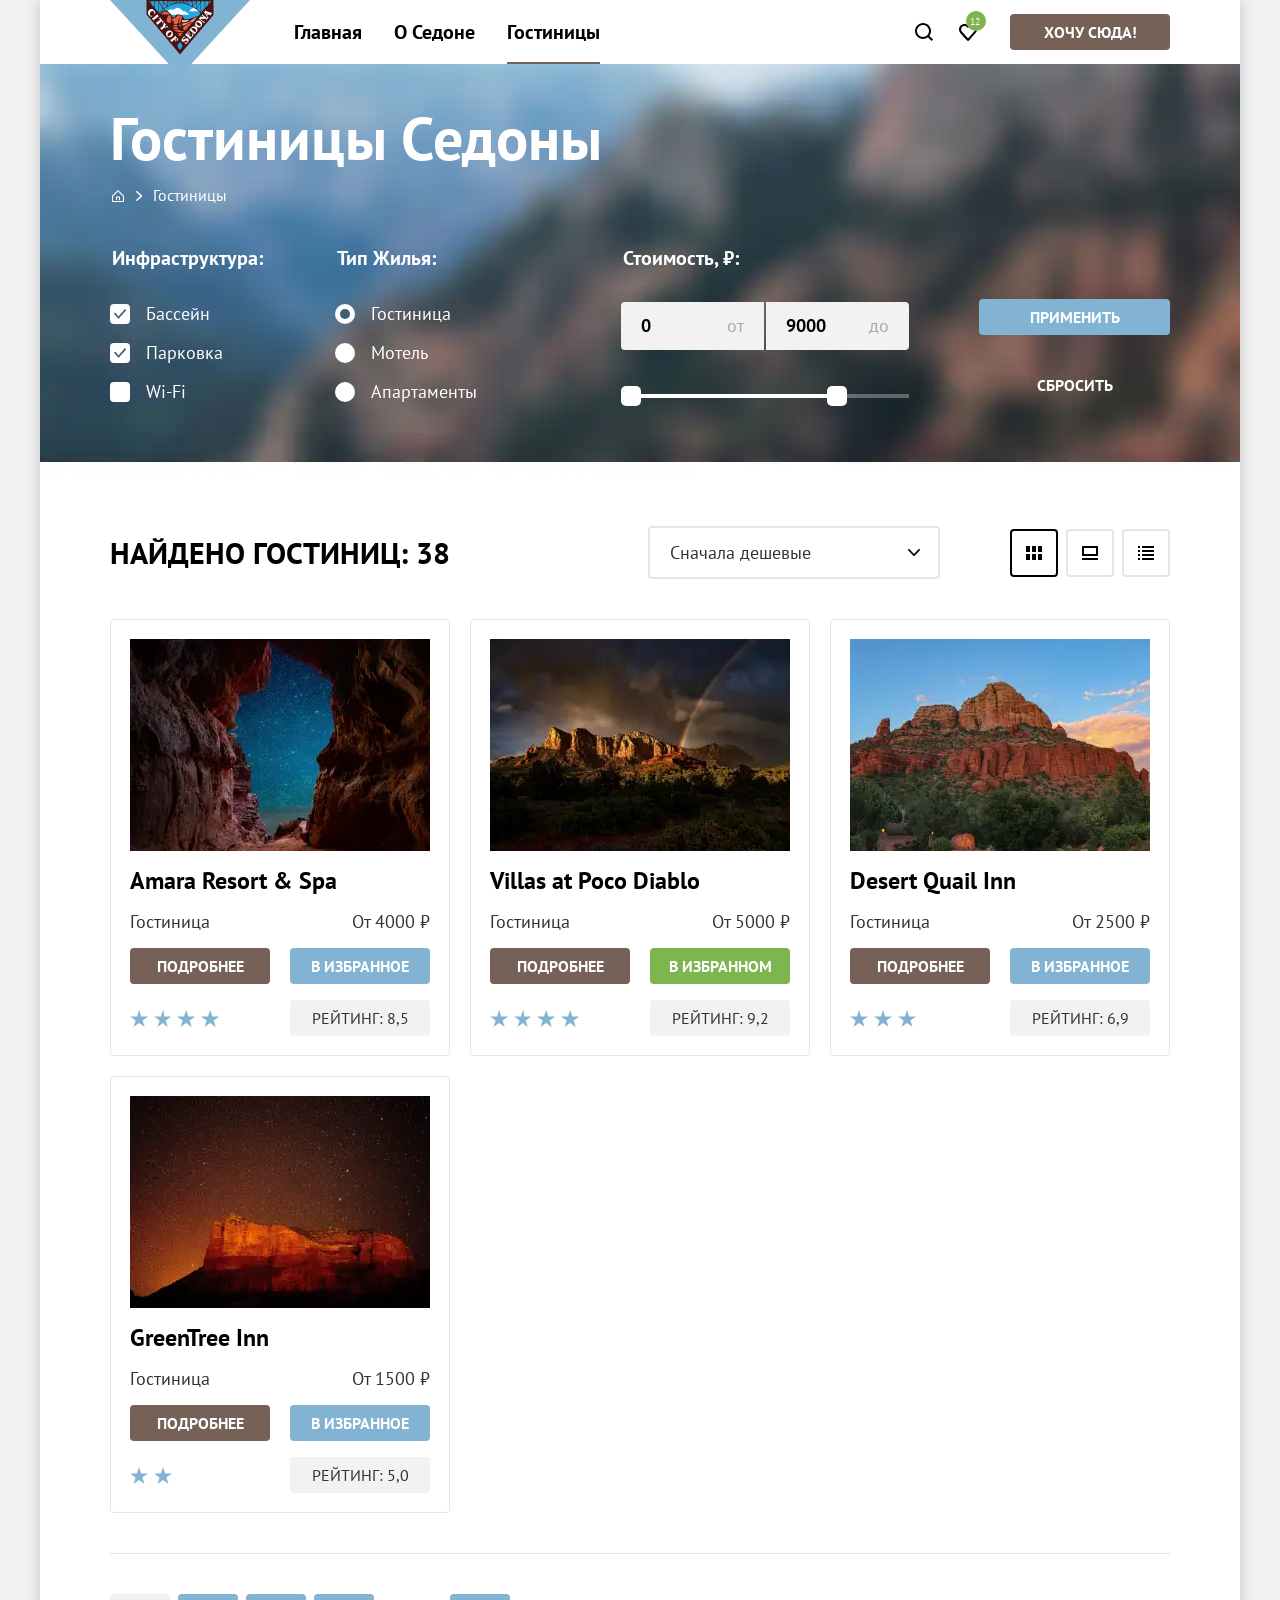
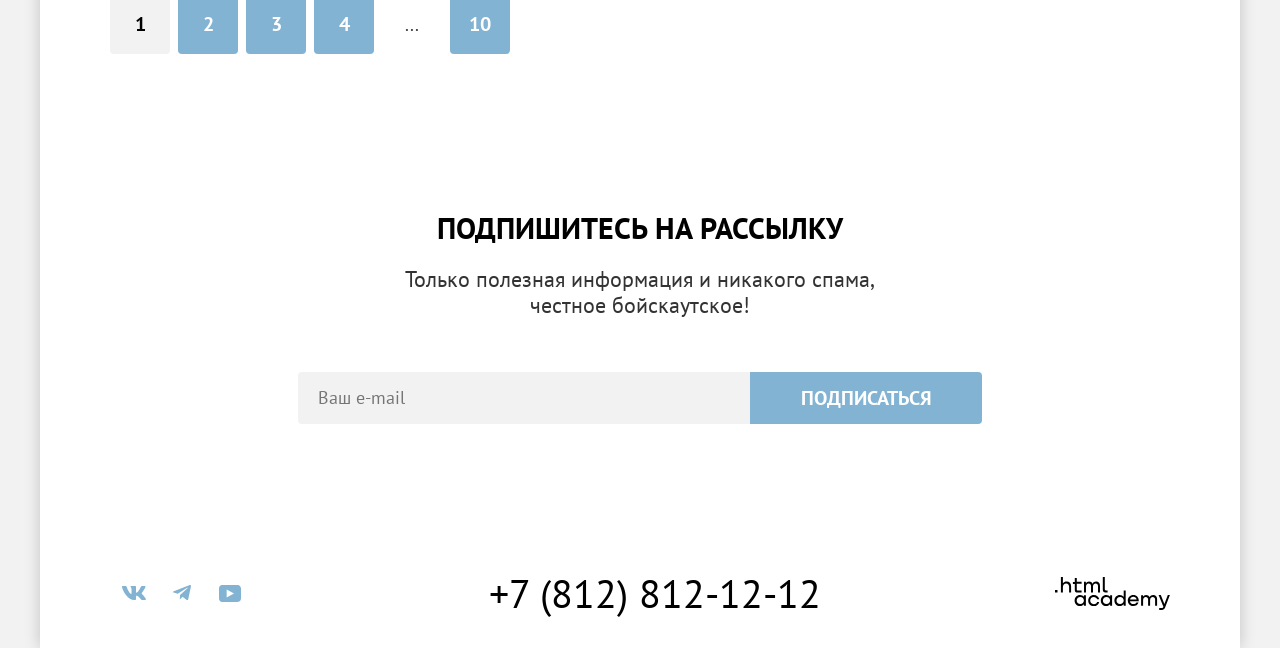
==== catalog.html @ ef63661c "Refactor HTML structure, simplify CSS and add decorative elements" ====
<!doctype html>
<html lang="ru">
  <head>
    <meta charset="UTF-8" >
    <meta name="viewport" content="width=device-width, initial-scale=1.0" >

    <link rel="stylesheet" href="./styles/styles.css">
    <link rel="icon" sizes="32x32" href="favicon.ico" >
    <title>Гостиницы Седоны</title>
  </head>
  <body>
    <div class="page-container">
       <header class="page-header" data-test="header">

        <a href="index.html" class="navigation-logo">
          <img
            src="./image/logo-sedona.svg"
            width="140"
            height="70"
            alt="Логотип города Седона"
          />
        </a>
        <nav class="nav">
          <ul class="nav-list">
            <li class="nav-item">
              <a href="index.html" class="nav-link">Главная</a>
            </li>
            <li class="nav-item">
              <a href="about.html" class="nav-link">О Седоне</a>
            </li>
            <li class="nav-item">
              <a href="catalog.html" class="nav-link nav-link-current">Гостиницы</a>
            </li>
          </ul>
          <ul class="nav-user-list">
            <li class="nav-user-item">
              <a href="#" class="nav-user-link search-icon">
                <span class="visually-hidden">Поиск</span>
              </a>
            </li>
            <li class="nav-user-item">
              <a href="#" class="nav-user-link heart-icon">
                <span class="visually-hidden">Избранное</span>
                <span class="favorites-count">12</span>
              </a>
            </li>
          </ul>
          <a href="#" class="btn btn-brown btn-action">Хочу сюда!</a>
        </nav>
      </header>
      <main class="main-inner" data-test="main">
        <header class="inner-header" data-test="filter">
          <h1 class="inner-header-title">Гостиницы Седоны</h1>
          <ul class="breadcrumbs">
            <li class="breadcrumbs-item">
              <a
                href="index.html"
                class="breadcrumbs-link breadcrumbs-link-home"
              >
                <span class="visually-hidden">Главная</span>
              </a>
            </li>
            <li class="breadcrumbs-item">
              <a class="breadcrumbs-link">Гостиницы</a>
            </li>
          </ul>
          <form
            action="https://echo.htmlacademy.ru/"
            class="catalog-filter"
            method="post"
          >
            <fieldset class="catalog-filter-group">
              <legend class="catalog-filter-title">Инфраструктура:</legend>
              <ul class="catalog-filter-list">
                <li class="catalog-filter-item">
                  <label class="control">
                    <input
                      type="checkbox"
                      class="control-input visually-hidden"
                      name="infrastructure"
                      value="pool"
                      checked
                    />
                    <span class="control-mark"></span>
                    <span class="control-label">Бассейн</span>
                  </label>
                </li>
                <li class="catalog-filter-item">
                  <label class="control">
                    <input
                      type="checkbox"
                      class="control-input visually-hidden"
                      name="infrastructure"
                      value="parking"
                      checked
                    />
                    <span class="control-mark"></span>
                    <span class="control-label">Парковка</span>
                  </label>
                </li>
                <li class="catalog-filter-item">
                  <label class="control">
                    <input
                      type="checkbox"
                      class="control-input visually-hidden"
                      name="infrastructure"
                      value="wifi"
                    />
                    <span class="control-mark"></span>
                    <span class="control-label">Wi-Fi</span>
                  </label>
                </li>
              </ul>
            </fieldset>
            <fieldset class="catalog-filter-group">
              <legend class="catalog-filter-title">Тип Жилья:</legend>
              <ul class="catalog-filter-list">
                <li class="catalog-filter-item">
                  <label class="control">
                    <input
                      type="radio"
                      class="control-input visually-hidden"
                      name="housing"
                      value="hotel"
                      checked
                    />
                    <span class="control-mark"></span>
                    <span class="control-label">Гостиница</span>
                  </label>
                </li>
                <li class="catalog-filter-item">
                  <label class="control">
                    <input
                      type="radio"
                      class="control-input visually-hidden"
                      name="housing"
                      value="motel"
                    />
                    <span class="control-mark"></span>
                    <span class="control-label">Мотель</span>
                  </label>
                </li>
                <li class="catalog-filter-item">
                  <label class="control">
                    <input
                      type="radio"
                      class="control-input visually-hidden"
                      name="housing"
                      value="apartments"
                    />
                    <span class="control-mark"></span>
                    <span class="control-label">Апартаменты</span>
                  </label>
                </li>
              </ul>
            </fieldset>
            <fieldset class="catalog-filter-group">
              <legend class="catalog-filter-title">Стоимость, ₽:</legend>
              <div class="range">
                <div class="range-wrapper-inputs">
                  <div class="range-input">
                    <input
                      type="number"
                      class="control-input-minmax input-min"
                      name="sum-min"
                      value="0"
                    />
                    <span>от</span>
                  </div>
                  <div class="range-input">
                    <input
                      type="number"
                      class="control-input-minmax input-max"
                      name="sum-max"
                      value="9000"
                    />
                    <span>до</span>
                  </div>
                </div>
                <div class="range-scale">
                  <div class="range-bar" style="left: 0; width: 226px">
                    <button type="button" class="range-toggle toggle-min">
                      <span class="visually-hidden"
                        >Изменить минимальную цену</span
                      >
                    </button>
                    <button type="button" class="range-toggle toggle-max">
                      <span class="visually-hidden"
                        >Изменить максимальную цену</span
                      >
                    </button>
                  </div>
                </div>
              </div>
            </fieldset>
            <div class="catalog-filter-buttons">
              <button type="submit" class="btn btn-blue catalog-filter-submit">
                Применить
              </button>
              <button
                type="reset"
                class="btn btn-transparent catalog-filter-reset"
              >
                Сбросить
              </button>
            </div>
          </form>
        </header>
        <section class="catalog" data-test="catalog">
          <h2 class="visually-hidden">Каталог гостиниц</h2>
          <div class="search">
            <p class="search-title">Найдено гостиниц: 38</p>
            <select
              class="select-control"
              aria-label="Сортировка"
              name="view-mode"
            >
              <option value="cheap">Сначала дешевые</option>
              <option value="popular">Сначала популярные</option>
            </select>
            <ul class="view-list">
              <li class="view-item">
                <a
                  href="catalog.html?view=tile"
                  class="view-link view-link-current view-tile-icon"
                >
                  <span class="visually-hidden">Показать плиткой</span>
                </a>
              </li>
              <li class="view-item">
                <a
                  href="catalog.html?view=card"
                  class="view-link view-card-icon"
                >
                  <span class="visually-hidden">Показать карточку</span>
                </a>
              </li>
              <li class="view-item">
                <a
                  href="catalog.html?view=list"
                  class="view-link view-list-icon"
                >
                  <span class="visually-hidden">Показать списком</span>
                </a>
              </li>
            </ul>
          </div>
          <ul class="hotels-list">
            <li class="hotels-card">
              <img
                src="../image/hotel-amara-resort-spa.webp"
                width="300"
                height="212"
                alt="Фото гостиницы Amara Resort & Spa"
                class="hotels-card-photo"
              />
              <h3 class="hotels-card-title">Amara Resort & Spa</h3>
              <div class="hotels-card-container">
                <p class="hotels-card-type">Гостиница</p>
                <p class="hotels-card-price">От 4000 ₽</p>
                <a href="#" class="hotels-card-link btn btn-brown">подробнее</a>
                <button type="button" class="btn btn-blue">в избранное</button>
                <div class="hotels-card-stars four-stars">
                  <span class="visually-hidden">4 звезды</span>
                </div>
                <p class="hotels-card-rating">Рейтинг: 8,5</p>
              </div>
            </li>
            <li class="hotels-card">
              <img
                src="../image/hotel-villas-at-poco-diablo.webp"
                width="300"
                height="212"
                alt="Фото гостиницы Villas at Poco Diablo"
                class="hotels-card-photo"
              />
              <h3 class="hotels-card-title">Villas at Poco Diablo</h3>
              <div class="hotels-card-container">
                <p class="hotels-card-type">Гостиница</p>
                <p class="hotels-card-price">От 5000 ₽</p>
                <a href="#" class="hotels-card-link btn btn-brown">подробнее</a>
                <button
                  type="button"
                  class="hotels-card-favorites btn btn-green"
                >
                  в избранном
                </button>
                <div class="hotels-card-stars four-stars">
                  <span class="visually-hidden">4 звезды</span>
                </div>
                <p class="hotels-card-rating">Рейтинг: 9,2</p>
              </div>
            </li>
            <li class="hotels-card">
              <img
                src="../image/hotel-desert-quail-inn.webp"
                width="300"
                height="212"
                alt="Фото гостиницы Desert Quail Inn"
                class="hotels-card-photo"
              />
              <h3 class="hotels-card-title">Desert Quail Inn</h3>
              <div class="hotels-card-container">
                <p class="hotels-card-type">Гостиница</p>
                <p class="hotels-card-price">От 2500 ₽</p>
                <a href="#" class="hotels-card-link btn btn-brown">подробнее</a>
                <button
                  type="button"
                  class="hotels-card-favorites btn btn-blue"
                >
                  в избранное
                </button>
                <div class="hotels-card-stars three-stars">
                  <span class="visually-hidden">3 звезды</span>
                </div>
                <p class="hotels-card-rating">Рейтинг: 6,9</p>
              </div>
            </li>
            <li class="hotels-card">
              <img
                src="../image/hotel-greentree-inn.webp"
                width="300"
                height="212"
                alt="Фото гостиницы GreenTree Inn"
                class="hotels-card-photo"
              />
              <h3 class="hotels-card-title">GreenTree Inn</h3>
              <div class="hotels-card-container">
                <p class="hotels-card-type">Гостиница</p>
                <p class="hotels-card-price">От 1500 ₽</p>
                <a href="#" class="hotels-card-link btn btn-brown">подробнее</a>
                <button
                  type="button"
                  class="hotels-card-favorites btn btn-blue"
                >
                  в избранное
                </button>
                <div class="hotels-card-stars two-stars">
                  <span class="visually-hidden">2 звезды</span>
                </div>
                <p class="hotels-card-rating">Рейтинг: 5,0</p>
              </div>
            </li>
          </ul>
          <ul class="pagination-list">
            <li class="pagination-item">
              <a href="#" class="pagination-link pagination-link-current">1</a>
            </li>
            <li class="pagination-item">
              <a href="#" class="pagination-link">2</a>
            </li>
            <li class="pagination-item">
              <a href="#" class="pagination-link">3</a>
            </li>
            <li class="pagination-item">
              <a href="#" class="pagination-link">4</a>
            </li>
            <li class="pagination-item">...</li>
            <li class="pagination-item">
              <a href="#" class="pagination-link">10</a>
            </li>
          </ul>
        </section>
        <section class="subscribe" data-test="subscribe">
          <h2 class="block-title">Подпишитесь на рассылку</h2>
          <p class="block-subtitle">
            Только полезная информация и никакого спама,<br />честное
            бойскаутское!
          </p>
          <form action="https://echo.htmlacademy.ru/" class="subscribe-form" method="post">
            <input
              type="email"
              name="email"
              class="subscribe-inp"
              placeholder="Ваш e-mail"
            />
            <button class="btn btn-blue btn-large">Подписаться</button>
          </form>
        </section>
      </main>
      <footer class="page-footer" data-test="footer">
        <ul class="footer-social-list">
          <li class="footer-social-item">
            <a href="https://vk.com/htmlacademy" class="footer-social-link">
              <span class="visually-hidden">VK</span>
              <svg
                xmlns="http://www.w3.org/2000/svg"
                width="24"
                height="14"
                fill="#83b3d3"
                viewBox="0 0 24 14"
              >
                <path
                  fill-rule="evenodd"
                  d="M23.45.948c.166-.546 0-.948-.795-.948H20.03c-.668 0-.976.347-1.143.73 0 0-1.335 3.196-3.226 5.272-.612.602-.89.793-1.224.793-.167 0-.418-.191-.418-.738V.948c0-.656-.184-.948-.74-.948H9.151c-.417 0-.668.304-.668.593 0 .621.946.765 1.043 2.513v3.798c0 .833-.153.984-.487.984-.89 0-3.055-3.211-4.34-6.885C4.45.288 4.198 0 3.527 0H.9C.15 0 0 .347 0 .73c0 .682.89 4.07 4.145 8.551C6.315 12.341 9.37 14 12.153 14c1.669 0 1.875-.368 1.875-1.003v-2.313c0-.737.158-.884.687-.884.39 0 1.057.192 2.615 1.667C19.11 13.216 19.403 14 20.405 14h2.625c.75 0 1.126-.368.91-1.096-.238-.724-1.088-1.775-2.215-3.022-.612-.71-1.53-1.475-1.809-1.858-.389-.491-.278-.71 0-1.147 0 0 3.2-4.426 3.533-5.929z"
                  clip-rule="evenodd"
                />
              </svg>
            </a>
          </li>
          <li class="footer-social-item">
            <a href="https://t.me/htmlacademy" class="footer-social-link">
              <span class="visually-hidden">Telegram</span>
              <svg
                xmlns="http://www.w3.org/2000/svg"
                width="18"
                height="16"
                fill="#83b3d3"
                viewBox="0 0 18 16"
              >
                <path
                  d="M16.785.1.84 6.247C-.248 6.685-.24 7.292.64 7.563L4.735 8.84l9.472-5.976c.448-.273.857-.126.52.172L7.054 9.962H7.05h.002l-.283 4.22c.414 0 .597-.19.829-.413l1.988-1.934 4.136 3.055c.762.42 1.31.204 1.5-.706L17.938 1.39c.278-1.114-.425-1.619-1.153-1.29"
                />
              </svg>
            </a>
          </li>
          <li class="footer-social-item">
            <a href="https://www.youtube.com/user/htmlacademyru" class="footer-social-link">
              <span class="visually-hidden">YouTube</span>
              <svg
                xmlns="http://www.w3.org/2000/svg"
                width="22"
                height="17"
                fill="#83b3d3"
                viewBox="0 0 22 17"
              >
                <path
                  d="M18.607 0H3.174C1.314 0 0 1.594 0 3.4v10.094C0 15.406 1.313 17 3.174 17h15.652C20.468 17 22 15.406 22 13.6V3.4C21.781 1.594 20.468 0 18.607 0M7.662 12.538V4.463L14.995 8.5z"
                />
              </svg>
            </a>
          </li>
        </ul>
        <a href="tel:88128121212" class="footer-contact-number"
          >+7 (812) 812-12-12</a
        >
        <a
          href="https://htmlacademy.ru"
          class="footer-logo-link"
        >
          <svg
            xmlns="http://www.w3.org/2000/svg"
            width="115"
            height="33"
            role="img"
            aria-label="Логотип htmlacademy"
            fill="#000"
            viewBox="0 0 115 33"
          >
            <path
              d="M0 12.9v2.6h2.5v-2.6zM11.6 4.5c-1.6 0-2.8.7-3.6 1.7h-.1V0h-2v15.5h2v-5.3c0-2.1 1.3-3.6 3.3-3.6 1.8 0 2.9 1.4 2.9 3.2v5.7h2V9.4c.1-3-1.8-4.9-4.5-4.9M26.6 4.8h-4.8V1.1h-2v3.8h-1.9v2h1.9v6c0 1.7 1 2.7 2.7 2.7h4.1v-2h-3.7c-.7 0-1.1-.4-1.1-1.1V6.8h4.8zM41.1 4.6c-1.6 0-2.9.8-3.5 2.1h-.1c-.6-1.2-1.8-2.1-3.4-2.1-1.4 0-2.5.8-3.1 1.8h-.1V4.8H29v10.6h2V10c0-2 1-3.5 2.6-3.5 1.5 0 2.4 1 2.4 2.6v6.3h2V9.8c0-2.4 1.4-3.3 2.6-3.3 1.5 0 2.4 1 2.4 2.6v6.3h2V8.9c.1-2.5-1.4-4.3-3.9-4.3M47.8 12.7c0 1.7 1 2.7 2.8 2.7h2v-2h-1.7c-.7 0-1.1-.4-1.1-1.1V0h-2zM28.9 19.7c-.9-1.1-2.2-1.8-3.9-1.8-3.1 0-5.4 2.3-5.4 5.6s2.3 5.6 5.4 5.6c1.8 0 3-.8 3.8-1.9h.1v1.6h2V18.2h-2zm-3.6 7.4c-2.2 0-3.6-1.6-3.6-3.6s1.4-3.6 3.6-3.6 3.6 1.6 3.6 3.6c0 1.9-1.4 3.6-3.6 3.6M44.2 22c-.5-2.4-2.6-4.1-5.4-4.1-3.4 0-5.6 2.5-5.6 5.6s2.2 5.6 5.6 5.6c2.8 0 4.9-1.8 5.4-4.2h-2.1c-.4 1.3-1.7 2.3-3.3 2.3-2.2 0-3.6-1.6-3.6-3.6s1.4-3.6 3.6-3.6c1.6 0 2.8 1 3.3 2.2h2.1zM55.1 19.7c-.9-1.1-2.2-1.8-3.9-1.8-3.1 0-5.4 2.3-5.4 5.6s2.3 5.6 5.4 5.6c1.8 0 3-.8 3.8-1.9h.1v1.6h2V18.2h-2zm-3.6 7.4c-2.2 0-3.6-1.6-3.6-3.6s1.4-3.6 3.6-3.6 3.6 1.6 3.6 3.6c0 1.9-1.5 3.6-3.6 3.6M68.7 19.8c-.9-1.1-2.2-1.9-3.9-1.9-3.1 0-5.4 2.3-5.4 5.6s2.2 5.6 5.4 5.6c1.7 0 3-.8 3.8-1.8h.1v1.5h2V13.4h-2zm-3.6 7.3c-2.2 0-3.6-1.6-3.6-3.6s1.4-3.6 3.6-3.6 3.6 1.6 3.6 3.6c-.1 2-1.5 3.6-3.6 3.6M78.3 17.9c-3.3 0-5.5 2.5-5.5 5.6 0 3 2.1 5.6 5.5 5.6 2.5 0 4.5-1.3 5.2-3.6h-2.1c-.5 1-1.6 1.6-3 1.6-1.9 0-3.3-1.3-3.4-2.9h8.8c.2-3.6-2-6.3-5.5-6.3m0 1.9c1.7 0 3 1 3.3 2.6h-6.5c.3-1.5 1.5-2.6 3.2-2.6M98.2 17.9c-1.6 0-2.9.8-3.6 2h-.1c-.6-1.2-1.8-2-3.4-2-1.4 0-2.5.7-3.1 1.8v-1.5h-1.9v10.6h2v-5.4c0-2 1-3.4 2.6-3.5 1.5 0 2.4 1 2.4 2.6v6.3h2v-5.6c0-2.4 1.4-3.3 2.6-3.3 1.5 0 2.4 1 2.4 2.6v6.3h2v-6.5c.1-2.6-1.4-4.4-3.9-4.4M109.4 27l-3.6-8.9h-2.2l4.8 11.6c-.3.9-.7 1.2-1.7 1.2h-2.5v2h2.5c1.8 0 2.8-.8 3.5-2.6l4.7-12.2h-2.1z"
            />
          </svg>
        </a>
      </footer>
    </div>
  </body>
</html>
---- styles/styles.css ----
@font-face {
  font-family: "PT Sans";
  font-style: normal;
  font-weight: 400;
  src: url("../fonts/ptsans-400.woff2") format("woff2");
  font-display: swap;
}

@font-face {
  font-family: "PT Sans";
  font-style: normal;
  font-weight: 700;
  src: url("../fonts/ptsans-700.woff2") format("woff2");
  font-display: swap;
}

/* BASE */
*,
*::before,
*::after {
  box-sizing: border-box;
}

img {
  max-width: 100%;
  height: auto;
  object-fit: cover;
}

.visually-hidden {
  position: absolute;
  width: 1px;
  height: 1px;
  margin: -1px;
  padding: 0;
  border: 0;
  clip: rect(0 0 0 0);
  overflow: hidden;
}

html {
  height: 100%;
}

body {
  height: 100%;
  margin: 0;
  font-family: "PT Sans", sans-serif;
  font-size: 18px;
  line-height: 21px;
  color: #333333;
  background-color: #f2f2f2;
}

.page-container {
  display: flex;
  flex-direction: column;
  min-height: 100%;
  width: 1200px;
  margin: 0 auto;
  background-color: #ffffff;
  box-shadow: 0 0 15px 0 rgba(0, 0, 0, 0.2);
}

.main-index {
  flex-grow: 1;
}

/* NAVIGATION */
.page-header {
  position: relative;
  display: flex;
  padding: 0 70px 0 238px;
}

.navigation-logo {
  position: absolute;
  top: 0;
  left: 70px;
}

.nav {
  display: flex;
  align-items: center;
  width: 100%;
}

.nav-list {
  display: flex;
  flex-wrap: wrap;
  padding: 0;
  margin: 0;
  margin-right: auto;
  list-style: none;
}

.nav-link {
  position: relative;
  display: inline-block;
  padding: 20px 16px;
  font-size: 20px;
  line-height: 24px;
  font-weight: 700;
  text-align: center;
  color: #000000;
  text-decoration: none;
}

.nav-link-current::after {
  position: absolute;
  left: 16px;
  right: 16px;
  bottom: 0;
  height: 2px;
  background-color: #756257;
  content: "";
}

.nav-user-list {
  display: flex;
  align-items: center;
  padding: 0;
  margin: 0;
  margin-right: 20px;
  list-style: none;
}

.nav-user-link {
  position: relative;
  display: block;
  width: 44px;
  height: 64px;
  text-decoration: none;
}

.search-icon {
  background: url("/image/icon-search.svg") no-repeat center;
}

.heart-icon {
  background: url("/image/icon-heart.svg") no-repeat center;
}

.favorites-count {
  position: absolute;
  top: 11px;
  right: 4px;
  height: 20px;
  min-width: 20px;
  padding: 0 4px;
  font-size: 10px;
  line-height: 21px;
  color: #ffffff;
  background-color: #7db54f;
  border-radius: 10px;
}

.btn-action {
  min-width: 160px;
}

.main-containier {
  flex-grow: 1;
}
/* HERO*/
.hero {
  padding: 50px 371px 79px;
   background: #83b3d3;
    background:
    url("../image/divider.svg") bottom / 100% no-repeat,
    url("../image/index-background.webp") center / cover no-repeat;

}

/* ADVANTAGES */
.advantages-block {
  padding: 70px 274px 89px;
  text-align: center;
}

.advantages-block .block-title {
  margin-bottom: 25px;
}

.block-title {
  margin: 0;
  font-size: 30px;
  line-height: 36px;
  font-weight: 700;
  color: #000000;
  text-transform: uppercase;
}

.block-subtitle {
  margin: 0;
  font-size: 22px;
  line-height: 26px;
}

.advantages-block .title {
  margin-bottom: 25px;
}

.advantages-item.advantages-picture .item-title {
  color: #ffffff;
}

.advantages-list {
  display: flex;
  flex-wrap: wrap;
  margin: 0;
  padding: 0;
  list-style: none;
}

.advantages-item {
  width: 400px;
  padding: 113px 85px 112px;
  text-align: center;
}

.item-title {
  margin: 0;
  font-size: 24px;
  line-height: 28px;
  font-weight: 700;
  color: #000000;
  text-transform: uppercase;
}

.item-subtitle {
  margin: 0;
  font-weight: 400;
  line-height: 21px;
}

.advantages-item.advantages-picture .advantages-container {
  padding: 102px 85px;
  text-align: center;
}

.advantages-item:nth-child(2n) {
  background-color: rgba(131, 179, 211, 0.12);
}

.advantages-item:nth-child(2n + 1) {
  background-color: rgba(131, 179, 211, 0.2);
}

.advantages-item.advantages-picture {
  display: flex;
  width: 100%;
  padding: 0;
  color: #ffffff;
  background-color: #82b3d3;
}

.advantages-item .item-title {
  position: relative;
  padding-bottom: 30px;
  margin-bottom: 32px;
}

.advantages-item .item-title::after {
  position: absolute;
  bottom: 0;
  left: 50%;
  margin-left: -30px;
  width: 60px;
  height: 2px;
  background-color: currentColor;
  opacity: 0.3;
  content: "";
}

/* SERVICES*/
.services-block {
  padding: 64px 345px;
  text-align: center;
}

.services-block .block-title {
  margin-bottom: 20px;
}

.services-list {
  display: flex;
  flex-wrap: wrap;
  padding: 0;
  margin: 0;
  list-style: none;
}

.services-item {
  padding: 80px 85px;
  min-height: 385px;
  width: 400px;
  text-align: center;
}

.services-item::before {
  display: block;
  margin: 0 auto;
  margin-bottom: 30px;
  height: 75px;
  width: 75px;
  content: "";
}

.house-icon::before {
  background: url("../image/icon-house.svg") no-repeat center;
}

.food-icon::before {
  background: url("../image/icon-burger.svg") no-repeat center;
}

.souvenir-icon::before {
  background: url("../image/icon-gift.svg") no-repeat center;
}

.services-item .item-title {
  margin-bottom: 30px;
}

.services-item:nth-child(2n + 1) {
  background-color: rgba(131, 179, 211, 0.12);
}

/* MAIN SEARCH*/
.hotel-search {
  padding: 96px 304px;
  text-align: center;
}

.hotel-search .block-title {
  margin-bottom: 20px;
}

.hotel-search .block-subtitle {
  margin-bottom: 54px;
}

.hotel-search .btn {
  min-width: 376px;
}

/* SUBSCRIBE */
.subscribe {
  padding: 96px 258px 104px;
  text-align: center;
}

.subscribe .block-title {
  margin-bottom: 20px;
}

.subscribe.subscribe-background .block-title {
  color: #ffffff;
}

.subscribe .block-subtitle {
  margin-bottom: 54px;
}

.subscribe-background {
  color: #ffffff;
  background-image: url("/image/subscribe-background.webp");
  background-repeat: no-repeat;
  background-size: cover;
  background-color: #486778;
  background-position: center;
}

.subscribe-form {
  display: flex;
}

.subscribe-form .btn {
  min-width: 232px;
  border-radius: 0 4px 4px 0;
}

.subscribe-inp {
  width: 452px;
  padding: 12px 20px;
  font-family: inherit;
  font-size: 18px;
  line-height: 24px;
  border: none;
  background-color: #f2f2f2;
  border-top-left-radius: 4px;
  border-bottom-left-radius: 4px;
}

/* SEARCH*/
.main-inner {
  flex-grow: 1;
}

.inner-header {
  padding: 35px 70px 73px;
  background-image: url("/image/filter-background.webp");
  background-repeat: no-repeat;
  background-size: cover;
  background-color: #87aecd;
  background-position: center;
}

.inner-header-title {
  margin: 0;
  margin-bottom: 8px;
  font-size: 60px;
  line-height: 78px;
  font-weight: 700;
  color: #ffffff;
}

.breadcrumbs {
  display: flex;
  gap: 10px;
  padding: 0;
  margin: 0;
  margin-bottom: 40px;
  font-size: 16px;
  color: #ffffff;
  list-style: none;
}

.breadcrumbs-link {
  display: block;
  min-width: 15px;
}

.breadcrumbs-item:first-child {
  display: flex;
  gap: 10px;
}

.breadcrumbs-item:first-child::after {
  display: block;
  width: 8px;
  height: 21px;
  background: url("/image/icon-breadcrumbs.svg") no-repeat center;
  content: "";
}

.breadcrumbs-link-home {
  background: url("/image/icon-home-breadcrumbs.svg") no-repeat center;
}

.catalog {
  padding: 50px 70px 60px;
}

.catalog-filter {
  display: flex;
}

.catalog-filter-group {
  padding: 0;
  margin: 0;
  border: none;
}

.catalog-filter-group:not(:last-child) {
  margin-right: 70px;
}

.catalog-filter-group:nth-child(2) {
  margin-right: auto;
}

.catalog-filter-title {
  margin-bottom: 32px;
  font-size: 20px;
  line-height: 24px;
  font-weight: 700;
  color: #ffffff;
}

.catalog-filter-item:not(:last-child) {
  margin-bottom: 16px;
}

.catalog-filter input {
  font-family: inherit;
}

.catalog-filter-list {
  padding: 0;
  margin: 0;
  list-style: none;
}

.catalog-filter-item {
  font-size: 18px;
  line-height: 23px;
  color: #ffffff;
}

.control {
  position: relative;
  display: block;
  padding-left: 36px;
}

.control:hover {
  opacity: 0.6;
}

.control-input:focus-visible + .control-mark {
  opacity: 1;
  outline: 3px solid #83b3d3;
}

.control:active {
  opacity: 0.3;
}

.control-mark {
  position: absolute;
  top: 2px;
  left: 0;
  width: 20px;
  height: 20px;
  background-color: #ffffff;
}

.control-input[type="checkbox"] + .control-mark {
  border-radius: 4px;
}

.control-input[type="radio"] + .control-mark {
  border-radius: 50%;
}

.control-input[type="checkbox"]:checked + .control-mark::after {
  position: absolute;
  width: 12px;
  height: 10px;
  top: 50%;
  left: 50%;
  transform: translate(-50%, -50%);
  background: url("../image/checkbox-icon.png");
  content: "";
}

.control-input[type="radio"]:checked + .control-mark::after {
  position: absolute;
  width: 10px;
  height: 10px;
  top: 50%;
  left: 50%;
  transform: translate(-50%, -50%);
  background-color: #3f5e72;
  border-radius: 50%;
  content: "";
}

.control-input-minmax {
  width: 143px;
  padding: 12px 50px 12px 20px;
  border: 0;
  font-size: 18px;
  line-height: 24px;
  font-weight: 700;
  background-color: #f2f2f2;
}

.control-input-minmax:hover {
  background-color: #e5e5e5;
}

.control-input-minmax:focus {
  background-color: #e5e5e5;
  outline: 3px solid #83b3d3;
}

.range-input {
  position: relative;
}

.input-min {
  border-top-left-radius: 4px;
  border-bottom-left-radius: 4px;
}

.input-max {
  border-top-right-radius: 4px;
  border-bottom-right-radius: 4px;
}

.range-input span {
  position: absolute;
  top: 50%;
  right: 20px;
  margin-top: -12px;
  line-height: 24px;
  color: rgba(0, 0, 0, 0.3);
}

.control-input-minmax::-webkit-outer-spin-button,
.control-input-minmax::-webkit-inner-spin-button {
  appearance: none;
}

.catalog-filter-buttons {
  align-self: flex-end;
}

.catalog-filter-buttons button {
  display: block;
  min-width: 191px;
}

.catalog-filter-submit {
  margin-bottom: 32px;
}

.range-wrapper-inputs {
  display: flex;
  gap: 2px;
  margin-bottom: 44px;
}

.range-scale {
  position: relative;
  height: 4px;
  background-color: rgba(255, 255, 255, 0.3);
}

.range-bar {
  position: absolute;
  height: 4px;
  background-color: #ffffff;
}

.range-toggle {
  position: absolute;
  width: 20px;
  height: 20px;
  background: #ffffff;
  border: none;
  border-radius: 5px;
  cursor: pointer;
}

.toggle-min {
  top: -8px;
  left: 0;
}

.toggle-max {
  top: -8px;
  right: 0;
}

/* SEARCH CATALOG */
.search {
  display: flex;
  align-items: center;
  margin-bottom: 40px;
}

.search-title {
  margin: 0;
  margin-right: auto;
  font-size: 30px;
  line-height: 36px;
  font-weight: 700;
  color: #000000;
  text-transform: uppercase;
}

.select-control {
  padding: 14px 48px 14px 20px;
  min-width: 292px;
  margin-right: 70px;
  font-family: inherit;
  font-size: 18px;
  line-height: 21px;
  color: inherit;
  border: 2px solid #e5e5e5;
  background: url("/image/icon-select.svg") no-repeat right 18px center;
  border-radius: 4px;
  appearance: none;
}

.select-control:hover,
.select-control:focus-visible {
  border-color: #68a2ca;
  outline: none;
}

.view-list {
  display: flex;
  gap: 8px;
  padding: 0;
  margin: 0;
  list-style: none;
}

.view-link {
  display: block;
  width: 48px;
  height: 48px;
  border: 2px solid #e5e5e5;
  border-radius: 4px;
}

.view-link:hover,
.view-link:active {
  border-color: #000000;
}

.view-link:focus-visible {
  border-color: #68a2ca;
  outline: none;
}

.view-link-current {
  border-color: #000000;
}

.view-tile-icon {
  background: url("../image/icon-mode-greed.svg") no-repeat center;
}

.view-card-icon {
  background: url("../image/icon-mode-card.svg") no-repeat center;
}

.view-list-icon {
  background: url("../image/icon-mode-list.svg") no-repeat center;
}

/* HOTELS GALLERY */
.hotels-list {
  display: grid;
  grid-template-columns: repeat(3, 1fr);
  gap: 20px;
  padding: 0;
  margin: 0;
  padding-bottom: 40px;
  margin-bottom: 40px;
  border-bottom: 1px solid #e5e5e5;
  list-style: none;
}

.hotels-card {
  display: flex;
  flex-direction: column;
  padding: 19px;
  border: 1px solid #e5e5e5;
  border-radius: 4px;
}

.hotels-card-photo {
  margin-bottom: 16px;
}

.hotels-card-type {
  margin: 0;
}

.hotels-card-title {
  flex-grow: 1;
  margin: 0;
  margin-bottom: 16px;
  font-size: 24px;
  line-height: 28px;
  font-weight: 700;
  color: #000000;
}

.hotels-card-price {
  margin: 0;
  text-align: right;
}

.hotels-card-link {
  text-decoration: none;
}

.hotels-card-container {
  display: grid;
  grid-template-columns: repeat(2, 1fr);
  gap: 16px 20px;
}

.hotels-card .btn {
  min-width: 140px;
}

.hotels-card-stars {
  height: 36px;
  background-image: url("../image/icon-star.svg");
  background-repeat: space no-repeat;
  background-position: left center;
}

.two-stars {
  width: 42px;
}

.three-stars {
  width: 66px;
}

.four-stars {
  width: 89px;
}

.hotels-card-rating {
  display: inline-block;
  width: 140px;
  padding: 8px 20px;
  margin: 0;
  font-size: 16px;
  line-height: 20px;
  text-align: center;
  text-transform: uppercase;
  background-color: #f2f2f2;
  border-radius: 4px;
}

/* PAGINATION */
.pagination-list {
  display: flex;
  padding: 0;
  margin: 0;
  align-items: baseline;
  gap: 8px;
  list-style: none;
}

.pagination-item {
  text-align: center;
}

.pagination-item:not(:has(a)) {
  width: 60px;
}

.pagination-link {
  display: block;
  padding: 11px;
  min-width: 60px;
  font-size: 20px;
  line-height: 36px;
  font-weight: 700;
  color: #ffffff;
  text-align: center;
  vertical-align: baseline;
  background-color: #82b3d3;
  text-decoration: none;
  border-radius: 4px;
  border: 1px solid transparent;
}

.pagination-item:hover a:not(.pagination-link-current),
.pagination-item:focus-visible a:not(.pagination-link-current) {
  border-color: #82b3d3;
  background-color: #68a2ca;
}

.pagination-item:active a:not(.pagination-link-current) {
  color: rgba(255, 255, 255, 0.3);
  background-color: #82b3d3;
}

.pagination-link-current {
  color: #000000;
  background-color: #f2f2f2;
}

/* FOOTER */
.page-footer {
  display: flex;
  justify-content: space-between;
  align-items: center;
  padding: 45px 70px 35px;
}

.footer-social-list {
  display: flex;
  margin: 0;
  padding: 0;
  list-style: none;
}

.footer-social-link {
  display: flex;
  justify-content: center;
  align-items: center;
  width: 48px;
  height: 40px;
}

.footer-social-link:hover svg,
.footer-social-link:focus-visible svg {
  fill: #68a2ca;
}

.footer-social-link:active svg {
  opacity: 0.3;
}

.footer-contact-number {
  font-size: 40px;
  line-height: 40px;
  color: #000000;
  text-decoration: none;
}

.footer-contact-number:hover,
.footer-contact-number:focus-visible {
  color: #756157;
}

.footer-contact-number:active {
  opacity: 0.3;
}

.footer-logo-link {
  display: block;
  width: 115px;
  height: 33px;
}

.footer-logo-link:hover svg,
.footer-logo-link:focus-visible svg {
  fill: #756157;
}

.footer-logo-link:active svg {
  opacity: 0.3;
}

/* BUTTONS */
.btn {
  display: inline-block;
  padding: 8px 18px;
  font-family: inherit;
  font-size: 16px;
  line-height: 20px;
  font-weight: 700;
  text-align: center;
  text-decoration: none;
  color: #ffffff;
  text-transform: uppercase;
  border: none;
  border-radius: 4px;
  cursor: pointer;
}

.btn-large {
  font-size: 20px;
  line-height: 36px;
}

.btn-brown {
  background-color: #756157;
}

.btn-brown:hover,
.btn-brown:focus-visible {
  background-color: #615048;
}

.btn-brown:active {
  color: rgba(255, 255, 255, 0.3);
  background-color: #756157;
}

.btn-blue {
  background-color: #82b3d3;
}

.btn-blue:hover,
.btn-blue:focus-visible {
  background-color: #68a2ca;
}

.btn-blue:active {
  color: rgba(255, 255, 255, 0.3);
  background-color: #82b3d3;
}

.btn-green {
  background-color: #7db54f;
}

.btn-green:hover,
.btn-green:focus-visible {
  background-color: #6c9e42;
}

.btn-green:active {
  background-color: #7db54f;
  color: rgba(255, 255, 255, 0.3);
}

.btn-transparent {
  background-color: transparent;
}

.btn-transparent:hover {
  opacity: 0.6;
}

.btn-transparent:focus-visible {
  outline: 3px solid #83b3d3;
}

.btn-transparent:active {
  color: rgba(255, 255, 255, 0.3);
  outline: none;
}
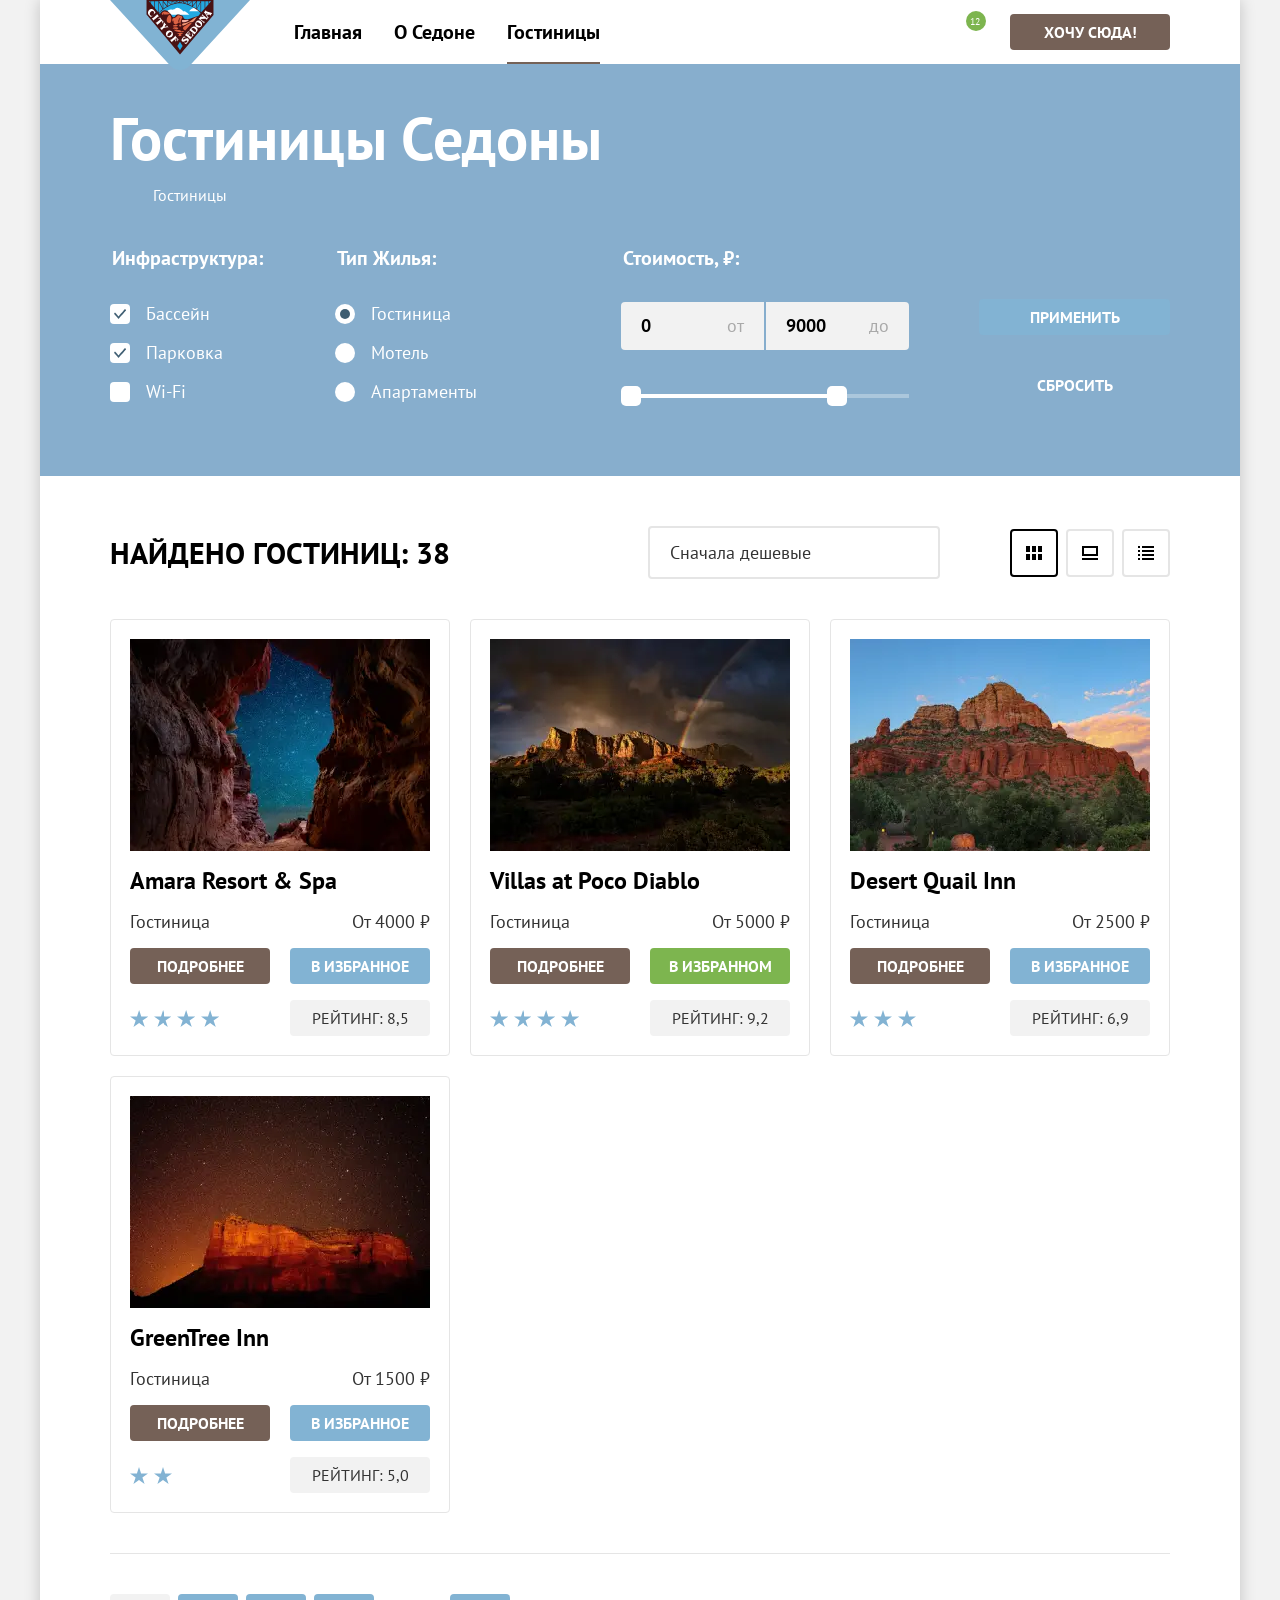
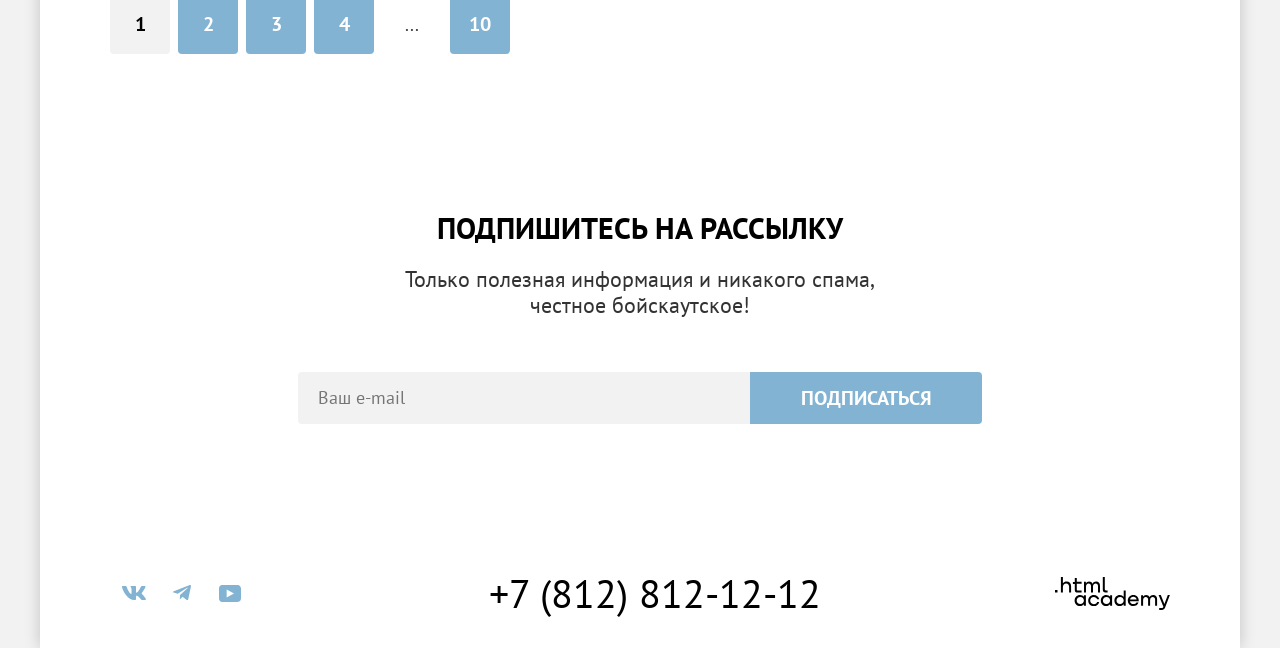
==== commit e1c1ac71: "Fixes" ====
--- a/catalog.html
+++ b/catalog.html
@@ -248,7 +248,7 @@
           <ul class="hotels-list">
             <li class="hotels-card">
               <img
-                src="../image/hotel-amara-resort-spa.webp"
+                src="./image/hotel-amara-resort-spa.webp"
                 width="300"
                 height="212"
                 alt="Фото гостиницы Amara Resort & Spa"
@@ -268,7 +268,7 @@
             </li>
             <li class="hotels-card">
               <img
-                src="../image/hotel-villas-at-poco-diablo.webp"
+                src="./image/hotel-villas-at-poco-diablo.webp"
                 width="300"
                 height="212"
                 alt="Фото гостиницы Villas at Poco Diablo"
@@ -293,7 +293,7 @@
             </li>
             <li class="hotels-card">
               <img
-                src="../image/hotel-desert-quail-inn.webp"
+                src="./image/hotel-desert-quail-inn.webp"
                 width="300"
                 height="212"
                 alt="Фото гостиницы Desert Quail Inn"
@@ -318,7 +318,7 @@
             </li>
             <li class="hotels-card">
               <img
-                src="../image/hotel-greentree-inn.webp"
+                src="./image/hotel-greentree-inn.webp"
                 width="300"
                 height="212"
                 alt="Фото гостиницы GreenTree Inn"
--- a/styles/styles.css
+++ b/styles/styles.css
@@ -134,11 +134,11 @@
 }
 
 .search-icon {
-  background: url("/image/icon-search.svg") no-repeat center;
+  background: url("./image/icon-search.svg") no-repeat center;
 }
 
 .heart-icon {
-  background: url("/image/icon-heart.svg") no-repeat center;
+  background: url("./image/icon-heart.svg") no-repeat center;
 }
 
 .favorites-count {
@@ -365,7 +365,7 @@
 
 .subscribe-background {
   color: #ffffff;
-  background-image: url("/image/subscribe-background.webp");
+  background-image: url("./image/subscribe-background.webp");
   background-repeat: no-repeat;
   background-size: cover;
   background-color: #486778;
@@ -400,7 +400,7 @@
 
 .inner-header {
   padding: 35px 70px 73px;
-  background-image: url("/image/filter-background.webp");
+  background-image: url("./image/filter-background.webp");
   background-repeat: no-repeat;
   background-size: cover;
   background-color: #87aecd;
@@ -441,12 +441,12 @@
   display: block;
   width: 8px;
   height: 21px;
-  background: url("/image/icon-breadcrumbs.svg") no-repeat center;
+  background: url("./image/icon-breadcrumbs.svg") no-repeat center;
   content: "";
 }
 
 .breadcrumbs-link-home {
-  background: url("/image/icon-home-breadcrumbs.svg") no-repeat center;
+  background: url("./image/icon-home-breadcrumbs.svg") no-repeat center;
 }
 
 .catalog {
@@ -682,7 +682,7 @@
   line-height: 21px;
   color: inherit;
   border: 2px solid #e5e5e5;
-  background: url("/image/icon-select.svg") no-repeat right 18px center;
+  background: url("./image/icon-select.svg") no-repeat right 18px center;
   border-radius: 4px;
   appearance: none;
 }
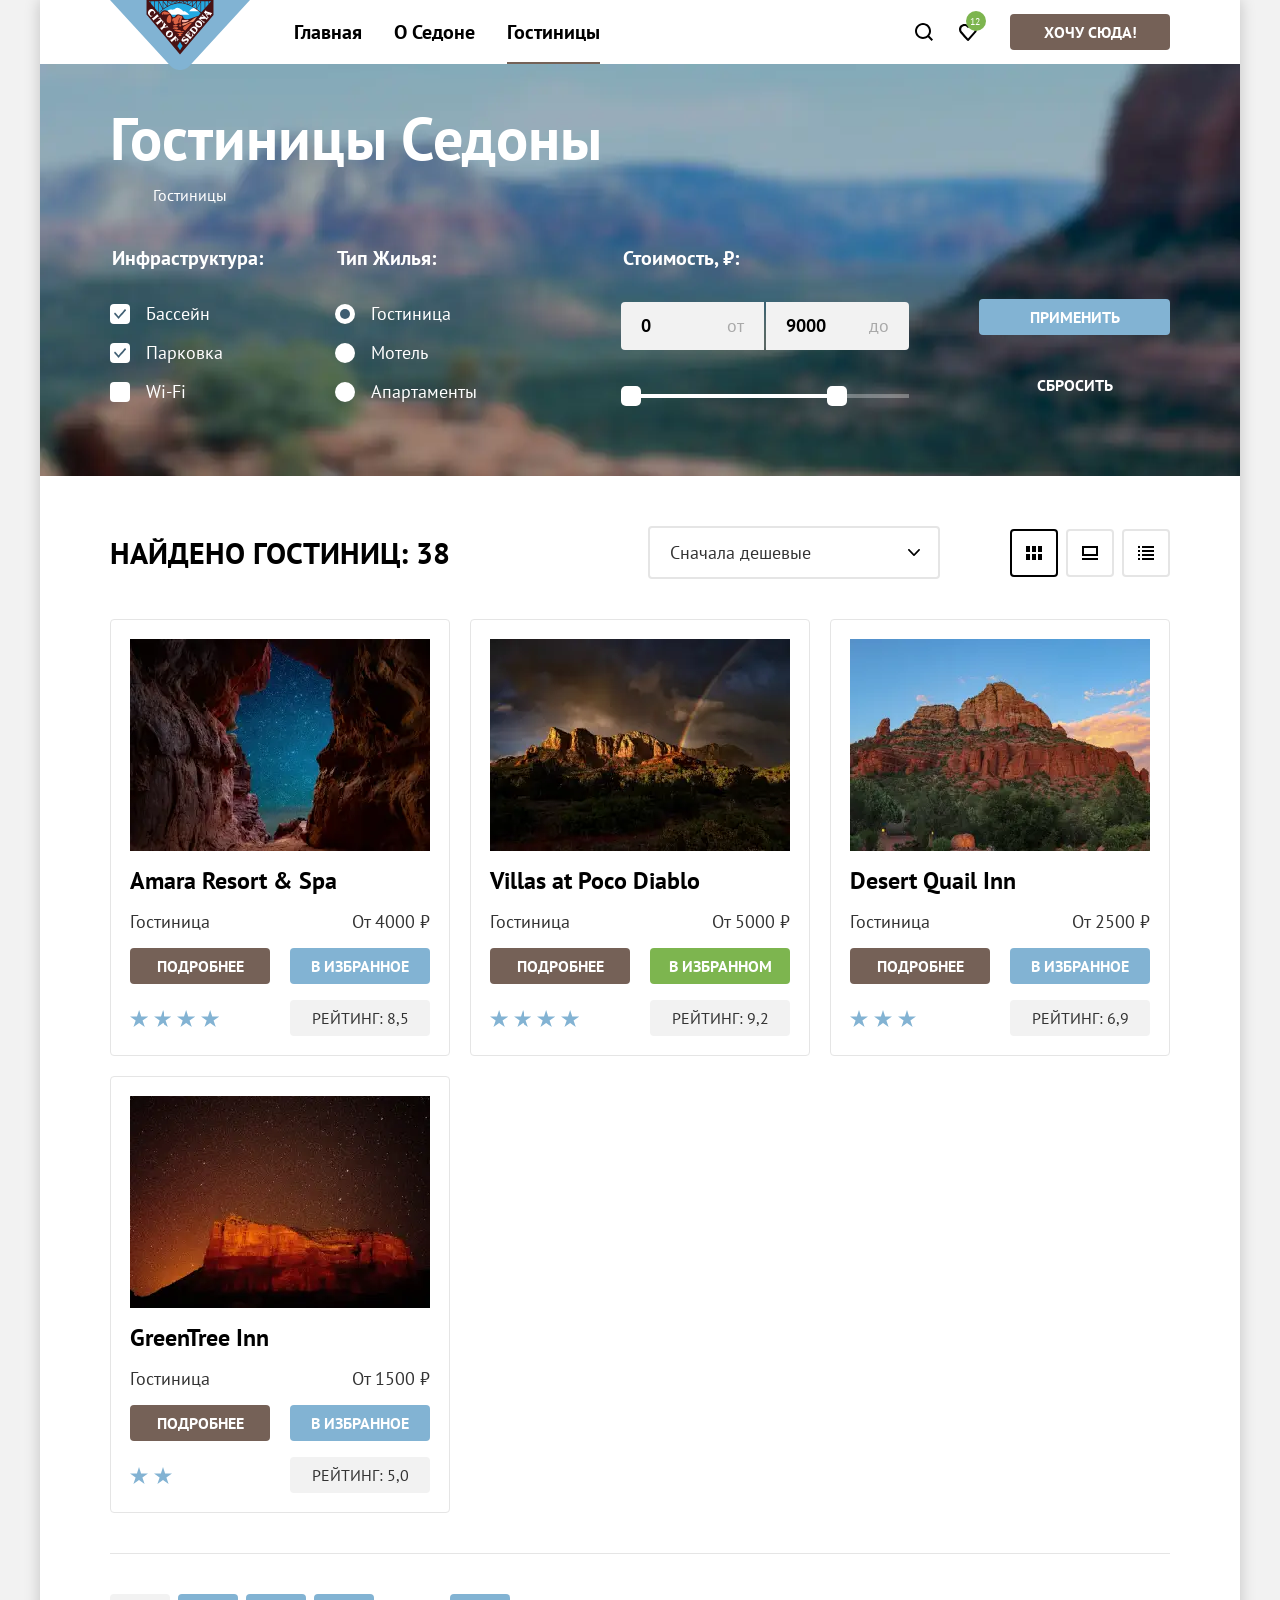
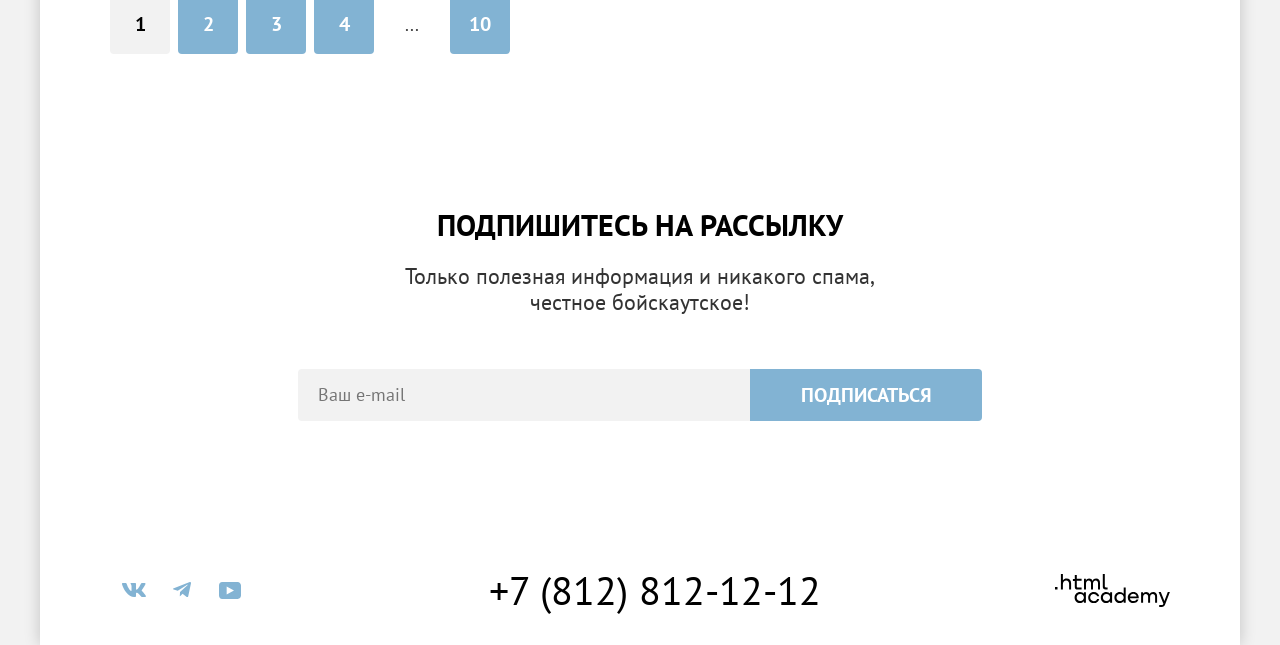
==== commit 71e9cd80: "Add Modal Window + Popover" ====
--- a/catalog.html
+++ b/catalog.html
@@ -45,7 +45,7 @@
               </a>
             </li>
           </ul>
-          <a href="#" class="btn btn-brown btn-action">Хочу сюда!</a>
+          <a href="#" class="btn btn-brown btn-action" id="open-modal">Хочу сюда!</a>
         </nav>
       </header>
       <main class="main-inner" data-test="main">
@@ -453,6 +453,164 @@
           </svg>
         </a>
       </footer>
+       <div class="modal-container modal-hidden">
+  <div class="modal">
+    <button class="modal-close-btn" type="button">
+      <span class="visually-hidden">Закрыть</span>
+    </button>
+
+    <section class="modal-content" aria-labelledby="modal-title">
+      <h2 class="modal-title block-title" id="modal-title">
+        Поиск гостиницы в Седоне
+      </h2>
+
+      <form
+        action="https://echo.htmlacademy.ru/"
+        method="post"
+        class="modal-form"
+      >
+        <div class="modal-date-row">
+          <label class="form-label" for="arrival-date">
+            Дата заезда:
+          </label>
+
+          <div class="form-field">
+            <input
+              class="form-input"
+              id="arrival-date"
+              name="arrival-date"
+              type="date"
+              value="2020-04-27"
+              aria-describedby="arrival-message"
+              required
+            />
+
+            <span
+              class="form-message invalid-message"
+              id="arrival-message"
+            >
+              Мы не можем отправить вас в прошлое.
+            </span>
+          </div>
+        </div>
+
+        <div class="modal-date-row">
+          <label class="form-label" for="departure-date">
+            Дата выезда:
+          </label>
+
+          <div class="form-field">
+            <input
+              class="form-input"
+              id="departure-date"
+              name="departure-date"
+              type="date"
+              value="2023-09-01"
+              aria-describedby="departure-message"
+              required
+            />
+
+            <span class="form-message" id="departure-message">
+              На эти даты есть свободные номера. Пока есть.
+            </span>
+          </div>
+        </div>
+
+        <div class="modal-guests">
+          <div class="modal-guest-group modal-adults">
+            <label class="form-label" for="adults">
+              Взрослые:
+            </label>
+
+            <div class="form-counter">
+              <button
+                class="counter-btn btn-minus"
+                type="button"
+                aria-label="Уменьшить количество взрослых"
+              ></button>
+
+              <input
+                class="form-input"
+                id="adults"
+                name="adults"
+                type="number"
+                min="1"
+                value="2"
+                required
+              />
+
+              <button
+                class="counter-btn btn-plus"
+                type="button"
+                aria-label="Увеличить количество взрослых"
+              ></button>
+            </div>
+          </div>
+
+          <div class="modal-guest-group modal-children">
+            <div class="label-wraper">
+              <label class="form-label" for="children">
+                Дети:
+              </label>
+
+              <span class="tooltip">
+                <button
+                  class="tooltip-toggle"
+                  type="button"
+                  aria-label="Информация о возрасте детей"
+                  aria-describedby="children-tooltip"
+                >
+                  <span aria-hidden="true">i</span>
+                </button>
+
+                <span
+                  class="tooltip-text"
+                  id="children-tooltip"
+                  role="tooltip"
+                >
+                  Укажите количество детей, которые будут с вами,
+                  возраст которых от 6 до 18 лет.
+                  Дети до 6 лет размещаются бесплатно.
+                </span>
+              </span>
+            </div>
+
+            <div class="form-counter">
+              <button
+                class="counter-btn btn-minus"
+                type="button"
+                aria-label="Уменьшить количество детей"
+              ></button>
+
+              <input
+                class="form-input"
+                id="children"
+                name="children"
+                type="number"
+                min="0"
+                value="2"
+                required
+              />
+
+              <button
+                class="counter-btn btn-plus"
+                type="button"
+                aria-label="Увеличить количество детей"
+              ></button>
+            </div>
+          </div>
+        </div>
+
+        <button
+          class="modal-form-submit btn btn-blue btn-large"
+          type="submit"
+        >
+          Найти
+        </button>
+      </form>
+    </section>
+  </div>
     </div>
+     <script src="script.js"></script>
   </body>
 </html>
--- a/styles/styles.css
+++ b/styles/styles.css
@@ -134,11 +134,11 @@
 }
 
 .search-icon {
-  background: url("./image/icon-search.svg") no-repeat center;
+  background: url("../image/icon-search.svg") no-repeat center;
 }
 
 .heart-icon {
-  background: url("./image/icon-heart.svg") no-repeat center;
+  background: url("../image/icon-heart.svg") no-repeat center;
 }
 
 .favorites-count {
@@ -167,8 +167,9 @@
   padding: 50px 371px 79px;
    background: #83b3d3;
     background:
-    url("../image/divider.svg") bottom / 100% no-repeat,
+    url("../image/divider.svg") center bottom -1px/ 100% no-repeat,
     url("../image/index-background.webp") center / cover no-repeat;
+
 
 }
 
@@ -365,7 +366,7 @@
 
 .subscribe-background {
   color: #ffffff;
-  background-image: url("./image/subscribe-background.webp");
+  background-image: url("../image/filter-background.webp");
   background-repeat: no-repeat;
   background-size: cover;
   background-color: #486778;
@@ -400,7 +401,7 @@
 
 .inner-header {
   padding: 35px 70px 73px;
-  background-image: url("./image/filter-background.webp");
+  background-image: url("../image/filter-background.webp");
   background-repeat: no-repeat;
   background-size: cover;
   background-color: #87aecd;
@@ -451,6 +452,8 @@
 
 .catalog {
   padding: 50px 70px 60px;
+  width: 1200px;
+  height: 1235px;
 }
 
 .catalog-filter {
@@ -682,7 +685,7 @@
   line-height: 21px;
   color: inherit;
   border: 2px solid #e5e5e5;
-  background: url("./image/icon-select.svg") no-repeat right 18px center;
+  background: url("../image/icon-select.svg") no-repeat right 18px center;
   border-radius: 4px;
   appearance: none;
 }
@@ -1018,3 +1021,364 @@
   color: rgba(255, 255, 255, 0.3);
   outline: none;
 }
+/* MODAL */
+
+/* MODAL */
+
+.modal-container {
+  position: fixed;
+  inset: 0;
+  z-index: 10;
+  display: flex;
+  padding: 20px;
+  overflow-y: auto;
+  background-color: rgba(242, 242, 242, 0.8);
+}
+
+.modal-hidden {
+  display: none;
+}
+
+.modal {
+  position: relative;
+  flex-shrink: 0;
+  box-sizing: border-box;
+  width: 717px;
+  margin: auto;
+  padding: 64px 70px;
+  background-color: #ffffff;
+  border-radius: 30px;
+  box-shadow: 0 25px 50px rgba(0, 0, 0, 0.15);
+}
+
+/* Кнопка закрытия */
+
+.modal-close-btn {
+  position: absolute;
+  top: 64px;
+  right: 52px;
+  width: 52px;
+  height: 52px;
+  padding: 0;
+  border: none;
+  border-radius: 50%;
+  background-color: #f2f2f2;
+  cursor: pointer;
+}
+
+.modal-close-btn::before {
+  position: absolute;
+  inset: 0;
+  background: url("../image/cross.svg") no-repeat center;
+  content: "";
+}
+
+.modal-close-btn:hover {
+  background-color: #e6e6e6;
+}
+
+.modal-close-btn:focus-visible {
+  background-color: #e6e6e6;
+  outline: 3px solid #83b3d3;
+}
+
+.modal-close-btn:active::before {
+  opacity: 0.3;
+}
+
+/* Заголовок */
+
+.modal-title {
+  margin: 0 0 64px;
+  padding-right: 40px;
+}
+
+/* Форма */
+
+.modal-form {
+  display: flex;
+  flex-direction: column;
+}
+
+/* Строки дат */
+
+.modal-date-row {
+  display: flex;
+  align-items: flex-start;
+  margin-bottom: 23px;
+}
+
+.form-label {
+  margin: 0;
+  font-size: 20px;
+  line-height: 24px;
+  font-weight: 700;
+  color: #000000;
+  text-transform: none;
+}
+
+.modal-date-row > .form-label {
+  flex: 0 0 137px;
+  padding-top: 12px;
+}
+
+.form-field {
+  position: relative;
+  display: flex;
+  flex: 1;
+  flex-direction: column;
+  min-width: 0;
+}
+
+/* Поля */
+
+.form-input {
+  box-sizing: border-box;
+  height: 48px;
+  margin: 0;
+  border: none;
+  border-radius: 4px;
+  font-family: inherit;
+  font-size: 18px;
+  line-height: 24px;
+  font-weight: 700;
+  color: #000000;
+  background-color: #f2f2f2;
+}
+
+.form-field .form-input {
+  width: 100%;
+  padding: 12px 60px 12px 20px;
+  background-image: url("../image/date.svg");
+  background-repeat: no-repeat;
+  background-position: right 20px center;
+}
+
+.form-input:hover {
+  background-color: #e6e6e6;
+}
+
+.form-input:focus-visible {
+  outline: 3px solid #83b3d3;
+}
+
+/* Стандартная кнопка календаря прозрачна,
+   но остаётся кликабельной поверх серого значка */
+
+.form-field input[type="date"]::-webkit-calendar-picker-indicator {
+  position: absolute;
+  top: 0;
+  right: 0;
+  width: 60px;
+  height: 48px;
+  margin: 0;
+  padding: 0;
+  opacity: 0;
+  cursor: pointer;
+}
+
+/* Сообщения */
+
+.form-message {
+  margin-top: 4px;
+  padding: 0 20px;
+  font-size: 16px;
+  line-height: 21px;
+  font-weight: 400;
+}
+
+.invalid-message {
+  color: #ff5757;
+}
+
+/* Общая строка гостей:
+   взрослые слева, дети справа */
+
+.modal-guests {
+  display: flex;
+  justify-content: space-between;
+  align-items: center;
+}
+
+.modal-guest-group {
+  display: flex;
+  flex-shrink: 0;
+  align-items: center;
+}
+
+/* Счётчик взрослых начинается там же, где поля дат */
+
+.modal-adults > .form-label {
+  flex: 0 0 137px;
+}
+
+/* Расстояние от группы «Дети + значок»
+   до края счётчика */
+
+.modal-children {
+  gap: 46px;
+}
+
+/* Подпись и кружок информации */
+
+.label-wraper {
+  display: flex;
+  flex-shrink: 0;
+  align-items: center;
+  gap: 10px;
+  margin: 0;
+}
+
+/* Счётчики */
+
+.form-counter {
+  display: flex;
+  flex: 0 0 110px;
+  width: 110px;
+}
+
+.form-counter .form-input {
+  flex: 0 0 30px;
+  width: 30px;
+  min-width: 0;
+  padding: 0;
+  border-radius: 0;
+  text-align: center;
+  appearance: textfield;
+}
+
+.form-counter input::-webkit-outer-spin-button,
+.form-counter input::-webkit-inner-spin-button {
+  margin: 0;
+  appearance: none;
+}
+
+/* Плюс и минус фоновыми картинками */
+
+.counter-btn {
+  flex: 0 0 40px;
+  width: 40px;
+  height: 48px;
+  padding: 0;
+  border: none;
+  background-color: #f2f2f2;
+  background-repeat: no-repeat;
+  background-position: center;
+  cursor: pointer;
+}
+
+.btn-minus {
+  background-image: url("../image/minus.svg");
+  border-radius: 4px 0 0 4px;
+}
+
+.btn-plus {
+  background-image: url("../image/plus.svg");
+  border-radius: 0 4px 4px 0;
+}
+
+.counter-btn:hover {
+  background-color: #e6e6e6;
+}
+
+.counter-btn:focus-visible {
+  position: relative;
+  z-index: 1;
+  outline: 3px solid #83b3d3;
+  outline-offset: -3px;
+}
+
+.counter-btn:active {
+  background-color: #d9d9d9;
+}
+
+/* Подсказка */
+
+.tooltip {
+  position: relative;
+  display: block;
+  flex-shrink: 0;
+}
+
+.tooltip-toggle {
+  display: flex;
+  justify-content: center;
+  align-items: center;
+  width: 26px;
+  height: 26px;
+  padding: 0;
+  border: none;
+  border-radius: 50%;
+  font-family: Georgia, serif;
+  font-size: 18px;
+  font-weight: 700;
+  color: #ffffff;
+  background-color: #83b3d3;
+  cursor: pointer;
+}
+
+.tooltip-toggle:focus-visible {
+  outline: 3px solid #756157;
+  outline-offset: 2px;
+}
+
+.tooltip-text {
+  position: absolute;
+  top: 41px;
+  left: 50%;
+  z-index: 2;
+  display: none;
+  box-sizing: border-box;
+  width: 256px;
+  margin: 0;
+  padding: 19px 19px 23px 23px;
+  border-radius: 10px;
+  font-size: 16px;
+  line-height: 20px;
+  font-weight: 400;
+  color: #ffffff;
+  background-color: #333333;
+  box-shadow: 0 15px 30px rgba(0, 0, 0, 0.3);
+  transform: translateX(-50%);
+}
+
+/* Мостик между кружком и облачком */
+
+.tooltip-text::before {
+  position: absolute;
+  top: -15px;
+  left: 0;
+  width: 100%;
+  height: 15px;
+  content: "";
+}
+
+/* Треугольник */
+
+.tooltip-text::after {
+  position: absolute;
+  top: -9px;
+  left: 50%;
+  width: 19px;
+  height: 9px;
+  background-color: #333333;
+  clip-path: polygon(50% 0, 100% 100%, 0 100%);
+  transform: translateX(-50%);
+  content: "";
+}
+
+.tooltip:hover .tooltip-text,
+.tooltip:focus-within .tooltip-text {
+  display: block;
+}
+
+/* Кнопка «Найти» */
+
+.modal-form .modal-form-submit {
+  width: 100%;
+  margin-top: 48px;
+  padding: 18px 20px;
+  border-radius: 10px;
+  font-size: 20px;
+  line-height: 24px;
+}
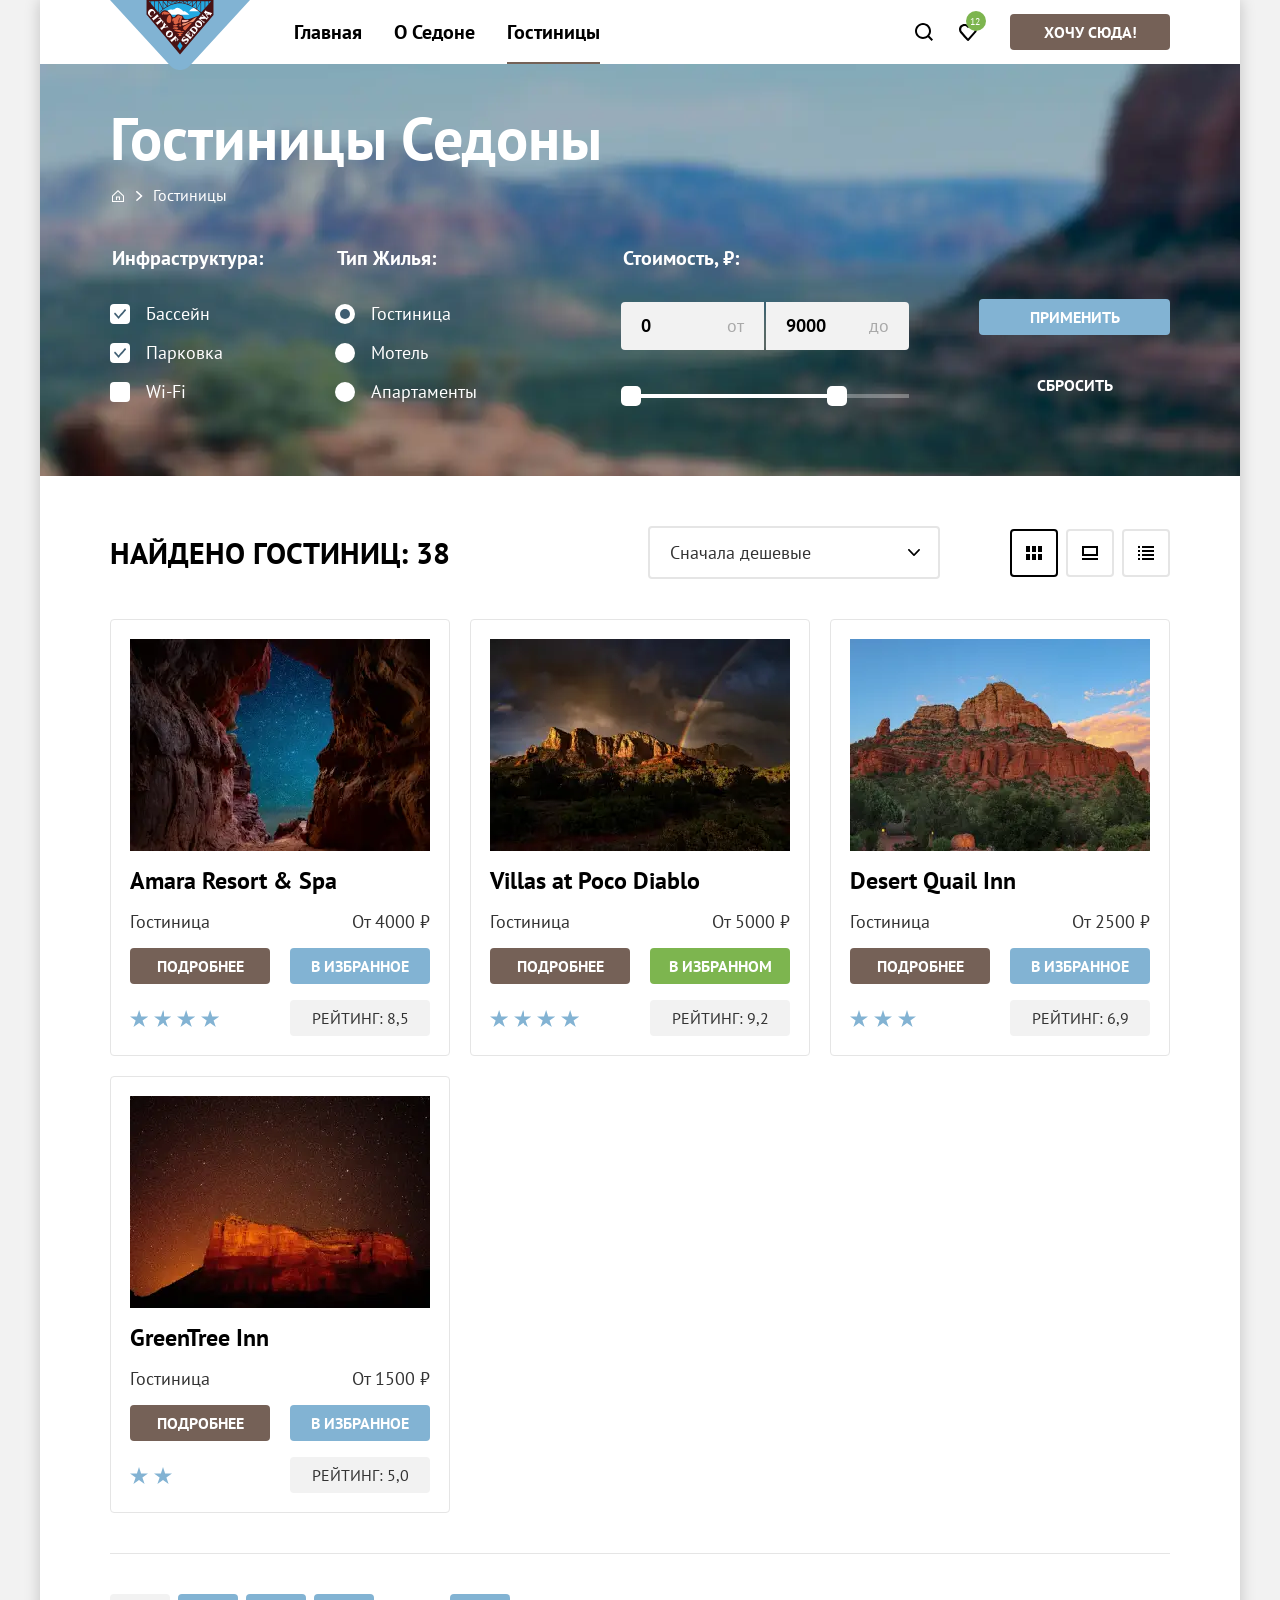
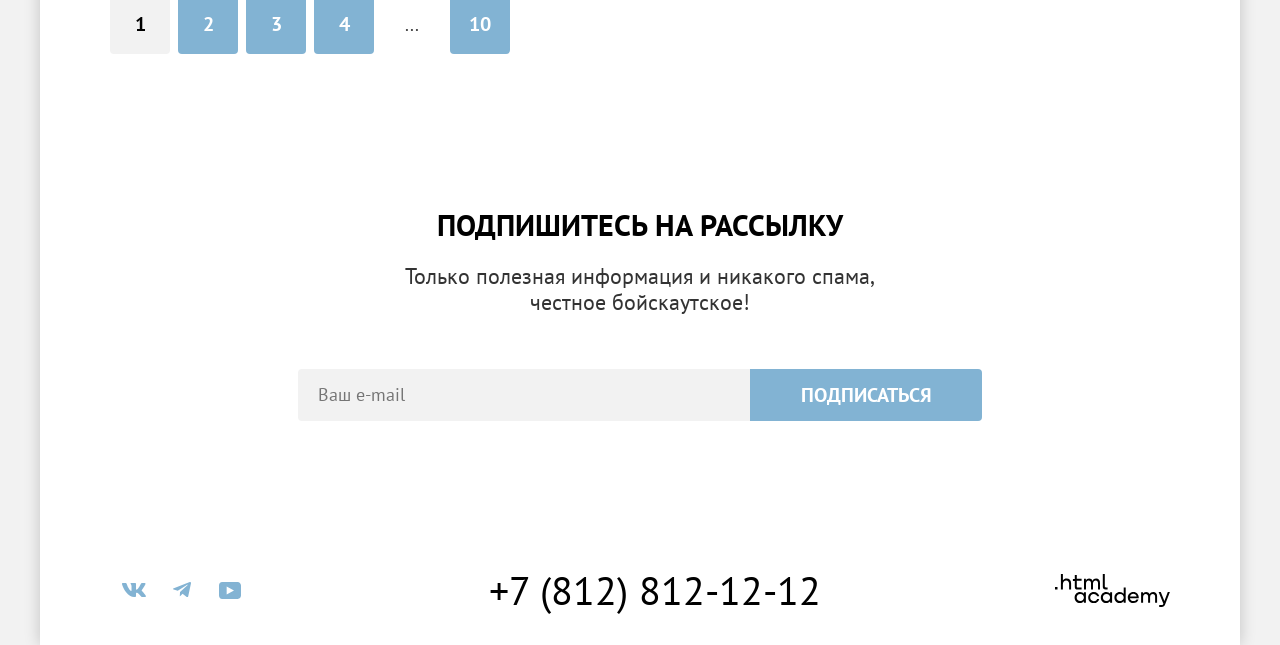
==== commit a54c7f4e: "Fixed mistakes" ====
--- a/catalog.html
+++ b/catalog.html
@@ -1,17 +1,16 @@
 <!doctype html>
 <html lang="ru">
   <head>
-    <meta charset="UTF-8" >
-    <meta name="viewport" content="width=device-width, initial-scale=1.0" >
-
-    <link rel="stylesheet" href="./styles/styles.css">
-    <link rel="icon" sizes="32x32" href="favicon.ico" >
+    <meta charset="UTF-8" />
+    <meta name="viewport" content="width=device-width, initial-scale=1.0" />
+
+    <link rel="stylesheet" href="./styles/styles.css" />
+    <link rel="icon" sizes="32x32" href="favicon.ico" />
     <title>Гостиницы Седоны</title>
   </head>
   <body>
     <div class="page-container">
-       <header class="page-header" data-test="header">
-
+      <header class="page-header" data-test="header">
         <a href="index.html" class="navigation-logo">
           <img
             src="./image/logo-sedona.svg"
@@ -29,7 +28,9 @@
               <a href="about.html" class="nav-link">О Седоне</a>
             </li>
             <li class="nav-item">
-              <a href="catalog.html" class="nav-link nav-link-current">Гостиницы</a>
+              <a href="catalog.html" class="nav-link nav-link-current"
+                >Гостиницы</a
+              >
             </li>
           </ul>
           <ul class="nav-user-list">
@@ -45,7 +46,9 @@
               </a>
             </li>
           </ul>
-          <a href="#" class="btn btn-brown btn-action" id="open-modal">Хочу сюда!</a>
+          <a href="#" class="btn btn-brown btn-action" id="open-modal"
+            >Хочу сюда!</a
+          >
         </nav>
       </header>
       <main class="main-inner" data-test="main">
@@ -367,7 +370,11 @@
             Только полезная информация и никакого спама,<br />честное
             бойскаутское!
           </p>
-          <form action="https://echo.htmlacademy.ru/" class="subscribe-form" method="post">
+          <form
+            action="https://echo.htmlacademy.ru/"
+            class="subscribe-form"
+            method="post"
+          >
             <input
               type="email"
               name="email"
@@ -415,7 +422,10 @@
             </a>
           </li>
           <li class="footer-social-item">
-            <a href="https://www.youtube.com/user/htmlacademyru" class="footer-social-link">
+            <a
+              href="https://www.youtube.com/user/htmlacademyru"
+              class="footer-social-link"
+            >
               <span class="visually-hidden">YouTube</span>
               <svg
                 xmlns="http://www.w3.org/2000/svg"
@@ -434,10 +444,7 @@
         <a href="tel:88128121212" class="footer-contact-number"
           >+7 (812) 812-12-12</a
         >
-        <a
-          href="https://htmlacademy.ru"
-          class="footer-logo-link"
-        >
+        <a href="https://htmlacademy.ru" class="footer-logo-link">
           <svg
             xmlns="http://www.w3.org/2000/svg"
             width="115"
@@ -453,164 +460,158 @@
           </svg>
         </a>
       </footer>
-       <div class="modal-container modal-hidden">
-  <div class="modal">
-    <button class="modal-close-btn" type="button">
-      <span class="visually-hidden">Закрыть</span>
-    </button>
-
-    <section class="modal-content" aria-labelledby="modal-title">
-      <h2 class="modal-title block-title" id="modal-title">
-        Поиск гостиницы в Седоне
-      </h2>
-
-      <form
-        action="https://echo.htmlacademy.ru/"
-        method="post"
-        class="modal-form"
-      >
-        <div class="modal-date-row">
-          <label class="form-label" for="arrival-date">
-            Дата заезда:
-          </label>
-
-          <div class="form-field">
-            <input
-              class="form-input"
-              id="arrival-date"
-              name="arrival-date"
-              type="date"
-              value="2020-04-27"
-              aria-describedby="arrival-message"
-              required
-            />
-
-            <span
-              class="form-message invalid-message"
-              id="arrival-message"
+    </div>
+    <div class="modal-container modal-hidden">
+      <div class="modal">
+        <button class="modal-close-btn" type="button">
+          <span class="visually-hidden">Закрыть</span>
+        </button>
+
+        <section class="modal-content" aria-labelledby="modal-title">
+          <h2 class="modal-title block-title" id="modal-title">
+            Поиск гостиницы в Седоне
+          </h2>
+
+          <form
+            action="https://echo.htmlacademy.ru/"
+            method="post"
+            class="modal-form"
+          >
+            <div class="modal-date-row">
+              <label class="form-label" for="arrival-date">
+                Дата заезда:
+              </label>
+
+              <div class="form-field">
+                <input
+                  class="form-input"
+                  id="arrival-date"
+                  name="arrival-date"
+                  type="date"
+                  value="2020-04-27"
+                  aria-describedby="arrival-message"
+                  required
+                />
+
+                <span class="form-message invalid-message" id="arrival-message">
+                  Мы не можем отправить вас в прошлое.
+                </span>
+              </div>
+            </div>
+
+            <div class="modal-date-row">
+              <label class="form-label" for="departure-date">
+                Дата выезда:
+              </label>
+
+              <div class="form-field">
+                <input
+                  class="form-input"
+                  id="departure-date"
+                  name="departure-date"
+                  type="date"
+                  value="2023-09-01"
+                  aria-describedby="departure-message"
+                  required
+                />
+
+                <span class="form-message" id="departure-message">
+                  На эти даты есть свободные номера. Пока есть.
+                </span>
+              </div>
+            </div>
+
+            <div class="modal-guests">
+              <div class="modal-guest-group modal-adults">
+                <label class="form-label" for="adults"> Взрослые: </label>
+
+                <div class="form-counter">
+                  <button
+                    class="counter-btn btn-minus"
+                    type="button"
+                    aria-label="Уменьшить количество взрослых"
+                  ></button>
+
+                  <input
+                    class="form-input"
+                    id="adults"
+                    name="adults"
+                    type="number"
+                    min="1"
+                    value="2"
+                    required
+                  />
+
+                  <button
+                    class="counter-btn btn-plus"
+                    type="button"
+                    aria-label="Увеличить количество взрослых"
+                  ></button>
+                </div>
+              </div>
+
+              <div class="modal-guest-group modal-children">
+                <div class="label-wraper">
+                  <label class="form-label" for="children"> Дети: </label>
+
+                  <span class="tooltip">
+                    <button
+                      class="tooltip-toggle"
+                      type="button"
+                      aria-label="Информация о возрасте детей"
+                      aria-describedby="children-tooltip"
+                    >
+                      <span aria-hidden="true">i</span>
+                    </button>
+
+                    <span
+                      class="tooltip-text"
+                      id="children-tooltip"
+                      role="tooltip"
+                    >
+                      Укажите количество детей, которые будут с вами, возраст
+                      которых от 6 до 18 лет. Дети до 6 лет размещаются
+                      бесплатно.
+                    </span>
+                  </span>
+                </div>
+
+                <div class="form-counter">
+                  <button
+                    class="counter-btn btn-minus"
+                    type="button"
+                    aria-label="Уменьшить количество детей"
+                  ></button>
+
+                  <input
+                    class="form-input"
+                    id="children"
+                    name="children"
+                    type="number"
+                    min="0"
+                    value="2"
+                    required
+                  />
+
+                  <button
+                    class="counter-btn btn-plus"
+                    type="button"
+                    aria-label="Увеличить количество детей"
+                  ></button>
+                </div>
+              </div>
+            </div>
+
+            <button
+              class="modal-form-submit btn btn-blue btn-large"
+              type="submit"
             >
-              Мы не можем отправить вас в прошлое.
-            </span>
-          </div>
-        </div>
-
-        <div class="modal-date-row">
-          <label class="form-label" for="departure-date">
-            Дата выезда:
-          </label>
-
-          <div class="form-field">
-            <input
-              class="form-input"
-              id="departure-date"
-              name="departure-date"
-              type="date"
-              value="2023-09-01"
-              aria-describedby="departure-message"
-              required
-            />
-
-            <span class="form-message" id="departure-message">
-              На эти даты есть свободные номера. Пока есть.
-            </span>
-          </div>
-        </div>
-
-        <div class="modal-guests">
-          <div class="modal-guest-group modal-adults">
-            <label class="form-label" for="adults">
-              Взрослые:
-            </label>
-
-            <div class="form-counter">
-              <button
-                class="counter-btn btn-minus"
-                type="button"
-                aria-label="Уменьшить количество взрослых"
-              ></button>
-
-              <input
-                class="form-input"
-                id="adults"
-                name="adults"
-                type="number"
-                min="1"
-                value="2"
-                required
-              />
-
-              <button
-                class="counter-btn btn-plus"
-                type="button"
-                aria-label="Увеличить количество взрослых"
-              ></button>
-            </div>
-          </div>
-
-          <div class="modal-guest-group modal-children">
-            <div class="label-wraper">
-              <label class="form-label" for="children">
-                Дети:
-              </label>
-
-              <span class="tooltip">
-                <button
-                  class="tooltip-toggle"
-                  type="button"
-                  aria-label="Информация о возрасте детей"
-                  aria-describedby="children-tooltip"
-                >
-                  <span aria-hidden="true">i</span>
-                </button>
-
-                <span
-                  class="tooltip-text"
-                  id="children-tooltip"
-                  role="tooltip"
-                >
-                  Укажите количество детей, которые будут с вами,
-                  возраст которых от 6 до 18 лет.
-                  Дети до 6 лет размещаются бесплатно.
-                </span>
-              </span>
-            </div>
-
-            <div class="form-counter">
-              <button
-                class="counter-btn btn-minus"
-                type="button"
-                aria-label="Уменьшить количество детей"
-              ></button>
-
-              <input
-                class="form-input"
-                id="children"
-                name="children"
-                type="number"
-                min="0"
-                value="2"
-                required
-              />
-
-              <button
-                class="counter-btn btn-plus"
-                type="button"
-                aria-label="Увеличить количество детей"
-              ></button>
-            </div>
-          </div>
-        </div>
-
-        <button
-          class="modal-form-submit btn btn-blue btn-large"
-          type="submit"
-        >
-          Найти
-        </button>
-      </form>
-    </section>
-  </div>
+              Найти
+            </button>
+          </form>
+        </section>
+      </div>
     </div>
-     <script src="script.js"></script>
+    <script src="script.js"></script>
   </body>
 </html>
--- a/styles/styles.css
+++ b/styles/styles.css
@@ -165,12 +165,10 @@
 /* HERO*/
 .hero {
   padding: 50px 371px 79px;
-   background: #83b3d3;
-    background:
+  background: #83b3d3;
+  background:
     url("../image/divider.svg") center bottom -1px/ 100% no-repeat,
     url("../image/index-background.webp") center / cover no-repeat;
-
-
 }
 
 /* ADVANTAGES */
@@ -442,12 +440,12 @@
   display: block;
   width: 8px;
   height: 21px;
-  background: url("./image/icon-breadcrumbs.svg") no-repeat center;
+  background: url("../image/icon-breadcrumbs.svg") no-repeat center;
   content: "";
 }
 
 .breadcrumbs-link-home {
-  background: url("./image/icon-home-breadcrumbs.svg") no-repeat center;
+  background: url("../image/icon-home-breadcrumbs.svg") no-repeat center;
 }
 
 .catalog {
@@ -1023,7 +1021,6 @@
 }
 /* MODAL */
 
-/* MODAL */
 
 .modal-container {
   position: fixed;
@@ -1051,7 +1048,7 @@
   box-shadow: 0 25px 50px rgba(0, 0, 0, 0.15);
 }
 
-/* Кнопка закрытия */
+
 
 .modal-close-btn {
   position: absolute;
@@ -1086,21 +1083,21 @@
   opacity: 0.3;
 }
 
-/* Заголовок */
+
 
 .modal-title {
   margin: 0 0 64px;
   padding-right: 40px;
 }
 
-/* Форма */
+
 
 .modal-form {
   display: flex;
   flex-direction: column;
 }
 
-/* Строки дат */
+
 
 .modal-date-row {
   display: flex;
@@ -1130,7 +1127,7 @@
   min-width: 0;
 }
 
-/* Поля */
+
 
 .form-input {
   box-sizing: border-box;
@@ -1162,8 +1159,7 @@
   outline: 3px solid #83b3d3;
 }
 
-/* Стандартная кнопка календаря прозрачна,
-   но остаётся кликабельной поверх серого значка */
+
 
 .form-field input[type="date"]::-webkit-calendar-picker-indicator {
   position: absolute;
@@ -1177,7 +1173,7 @@
   cursor: pointer;
 }
 
-/* Сообщения */
+
 
 .form-message {
   margin-top: 4px;
@@ -1191,8 +1187,7 @@
   color: #ff5757;
 }
 
-/* Общая строка гостей:
-   взрослые слева, дети справа */
+
 
 .modal-guests {
   display: flex;
@@ -1206,20 +1201,18 @@
   align-items: center;
 }
 
-/* Счётчик взрослых начинается там же, где поля дат */
+
 
 .modal-adults > .form-label {
   flex: 0 0 137px;
 }
 
-/* Расстояние от группы «Дети + значок»
-   до края счётчика */
 
 .modal-children {
   gap: 46px;
 }
 
-/* Подпись и кружок информации */
+
 
 .label-wraper {
   display: flex;
@@ -1229,7 +1222,7 @@
   margin: 0;
 }
 
-/* Счётчики */
+
 
 .form-counter {
   display: flex;
@@ -1252,8 +1245,6 @@
   margin: 0;
   appearance: none;
 }
-
-/* Плюс и минус фоновыми картинками */
 
 .counter-btn {
   flex: 0 0 40px;
@@ -1292,7 +1283,6 @@
   background-color: #d9d9d9;
 }
 
-/* Подсказка */
 
 .tooltip {
   position: relative;
@@ -1342,7 +1332,7 @@
   transform: translateX(-50%);
 }
 
-/* Мостик между кружком и облачком */
+
 
 .tooltip-text::before {
   position: absolute;
@@ -1353,7 +1343,7 @@
   content: "";
 }
 
-/* Треугольник */
+
 
 .tooltip-text::after {
   position: absolute;
@@ -1372,7 +1362,7 @@
   display: block;
 }
 
-/* Кнопка «Найти» */
+
 
 .modal-form .modal-form-submit {
   width: 100%;
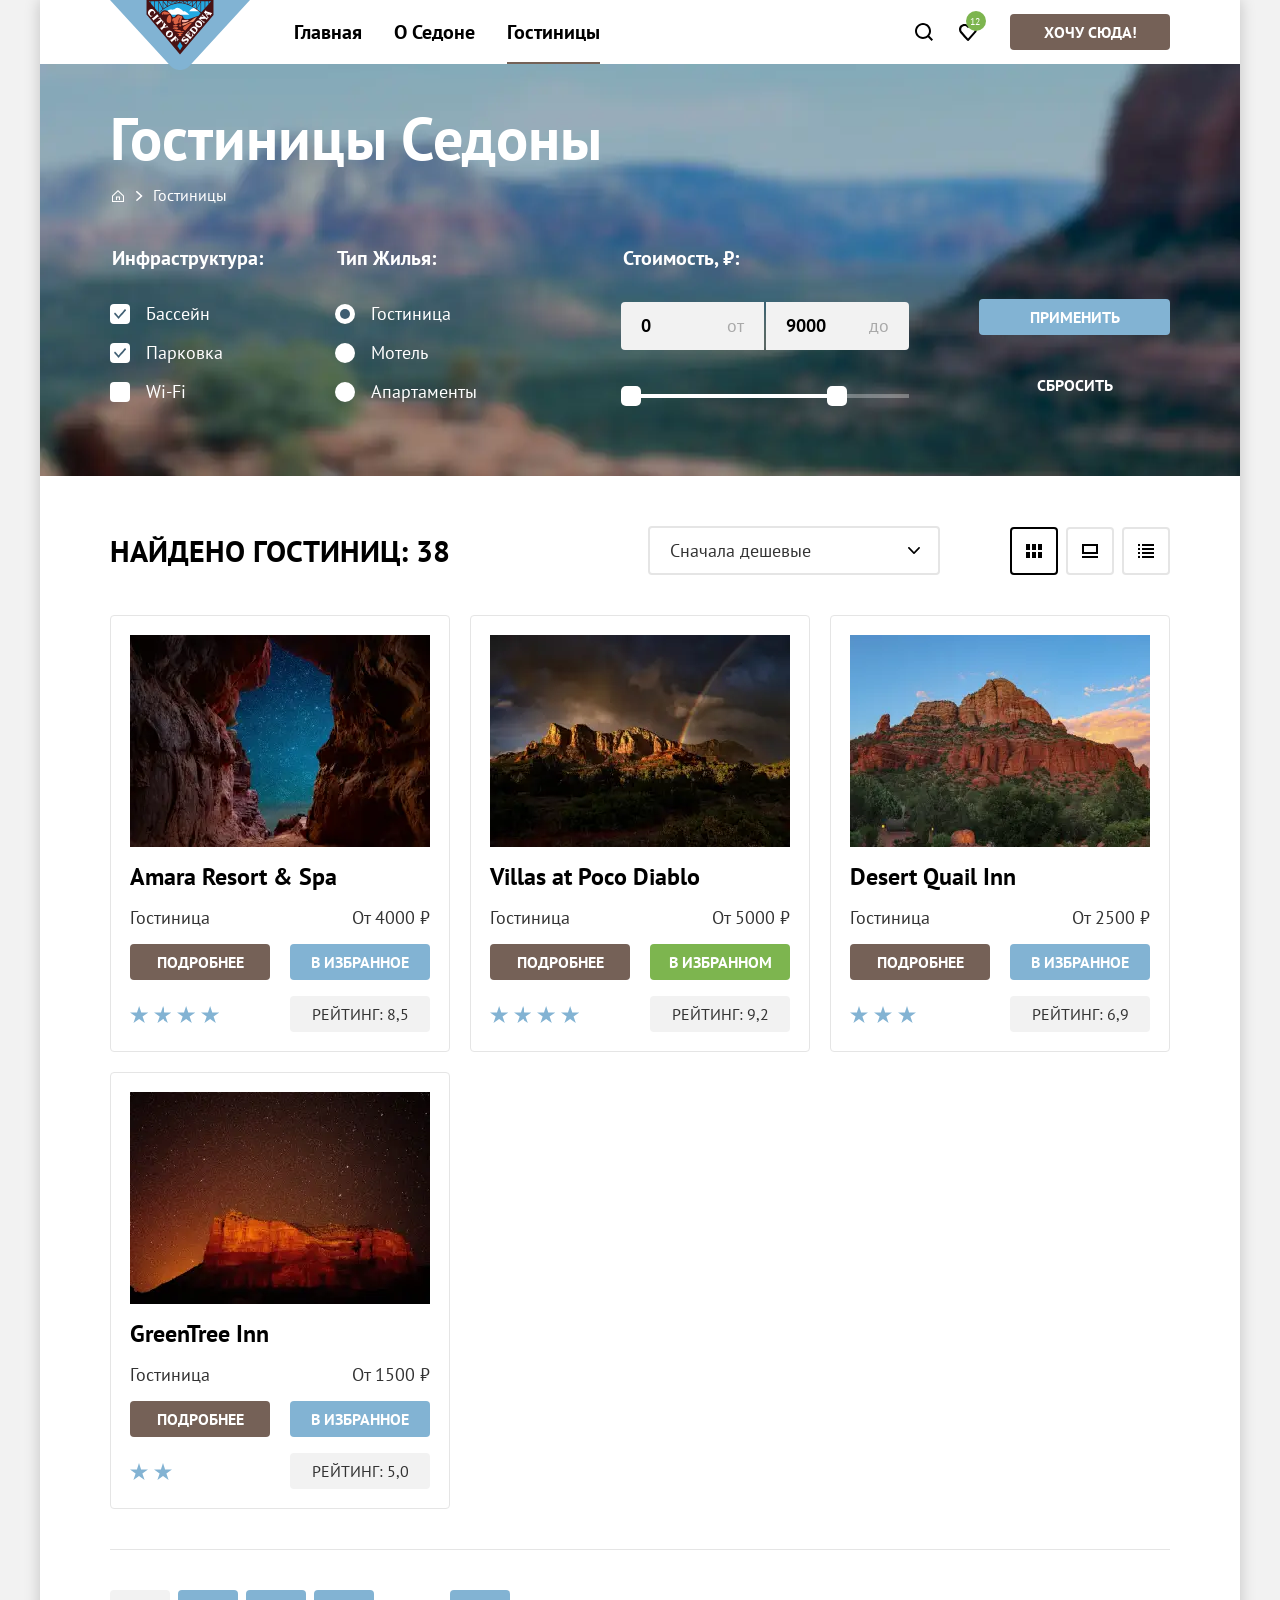
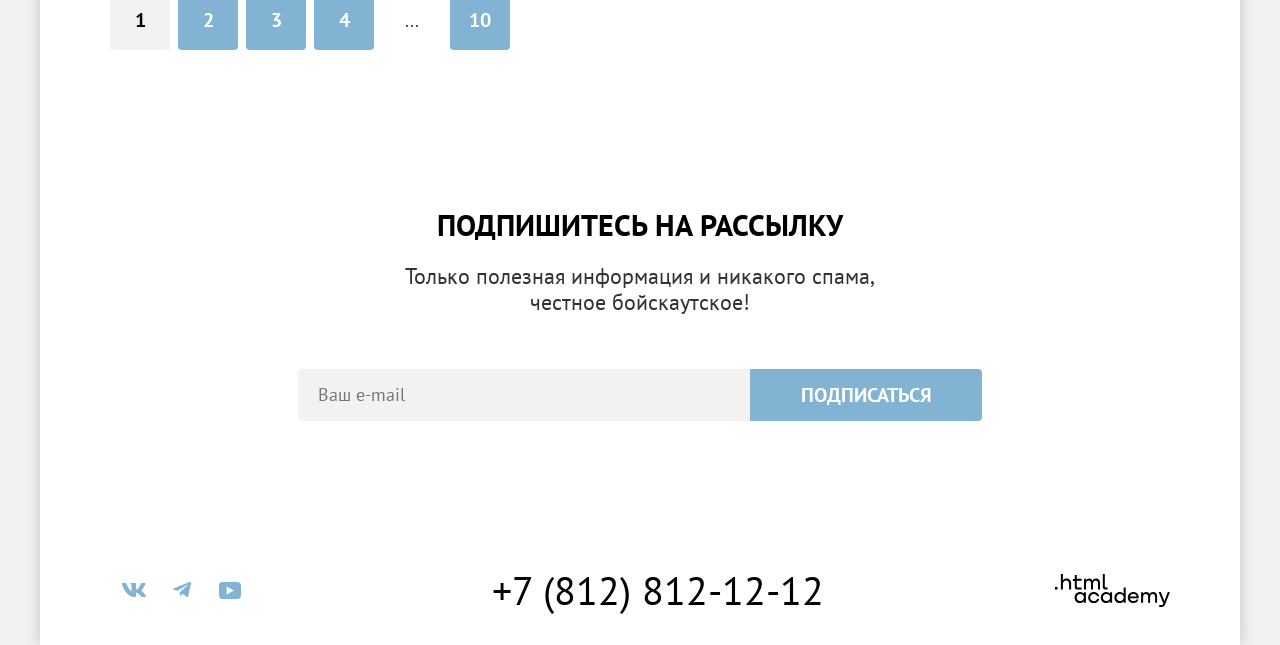
==== commit 012d4aa8: "Fixed focus-visible" ====
--- a/catalog.html
+++ b/catalog.html
@@ -46,7 +46,7 @@
               </a>
             </li>
           </ul>
-          <a href="#" class="btn btn-brown btn-action" id="open-modal"
+          <a href="#" class="btn btn-brown btn-action"
             >Хочу сюда!</a
           >
         </nav>
--- a/styles/styles.css
+++ b/styles/styles.css
@@ -162,6 +162,7 @@
 .main-containier {
   flex-grow: 1;
 }
+
 /* HERO*/
 .hero {
   padding: 50px 371px 79px;
@@ -430,10 +431,17 @@
   display: block;
   min-width: 15px;
 }
+.breadcrumbs-link:active {
+  opacity: 0.3;
+}
+.breadcrumbs-link:hover {
+  opacity: 0.3;
+}
 
 .breadcrumbs-item:first-child {
   display: flex;
   gap: 10px;
+  flex-wrap: wrap;
 }
 
 .breadcrumbs-item:first-child::after {
@@ -601,6 +609,7 @@
   color: rgba(0, 0, 0, 0.3);
 }
 
+
 .control-input-minmax::-webkit-outer-spin-button,
 .control-input-minmax::-webkit-inner-spin-button {
   appearance: none;
@@ -618,6 +627,12 @@
 .catalog-filter-submit {
   margin-bottom: 32px;
 }
+
+.catalog-filter-buttons:focus-visible {
+  opacity: 1;
+  outline: 3px solid #83b3d3;
+}
+
 
 .range-wrapper-inputs {
   display: flex;
@@ -647,6 +662,7 @@
   cursor: pointer;
 }
 
+
 .toggle-min {
   top: -8px;
   left: 0;
@@ -655,6 +671,11 @@
 .toggle-max {
   top: -8px;
   right: 0;
+}
+.toggle-min:focus-visible,
+.toggle-max:focus-visible {
+  opacity: 1;
+  outline: 3px solid #83b3d3;
 }
 
 /* SEARCH CATALOG */
@@ -675,12 +696,12 @@
 }
 
 .select-control {
-  padding: 14px 48px 14px 20px;
+  padding: 11px 48px 11px 20px;
   min-width: 292px;
   margin-right: 70px;
   font-family: inherit;
   font-size: 18px;
-  line-height: 21px;
+  line-height: 23px;
   color: inherit;
   border: 2px solid #e5e5e5;
   background: url("../image/icon-select.svg") no-repeat right 18px center;
@@ -700,6 +721,7 @@
   padding: 0;
   margin: 0;
   list-style: none;
+  flex-wrap: wrap;
 }
 
 .view-link {
@@ -840,7 +862,7 @@
   text-align: center;
 }
 
-.pagination-item:not(:has(a)) {
+.pagination-item:not(:has(.pagination-link)) {
   width: 60px;
 }
 
@@ -860,13 +882,13 @@
   border: 1px solid transparent;
 }
 
-.pagination-item:hover a:not(.pagination-link-current),
-.pagination-item:focus-visible a:not(.pagination-link-current) {
+.pagination-item:hover .pagination-link:not(.pagination-link-current),
+.pagination-item:focus-visible .pagination-link:not(.pagination-link-current) {
   border-color: #82b3d3;
   background-color: #68a2ca;
 }
 
-.pagination-item:active a:not(.pagination-link-current) {
+.pagination-item:active .pagination-link:not(.pagination-link-current) {
   color: rgba(255, 255, 255, 0.3);
   background-color: #82b3d3;
 }
@@ -889,6 +911,7 @@
   margin: 0;
   padding: 0;
   list-style: none;
+  min-width: 150px;
 }
 
 .footer-social-link {
@@ -1019,6 +1042,7 @@
   color: rgba(255, 255, 255, 0.3);
   outline: none;
 }
+
 /* MODAL */
 
 
@@ -1284,6 +1308,7 @@
 }
 
 
+
 .tooltip {
   position: relative;
   display: block;
@@ -1297,13 +1322,10 @@
   width: 26px;
   height: 26px;
   padding: 0;
-  border: none;
-  border-radius: 50%;
-  font-family: Georgia, serif;
-  font-size: 18px;
-  font-weight: 700;
-  color: #ffffff;
-  background-color: #83b3d3;
+   background-image: url("../image/tooltip.svg");
+   border: none;
+   border-radius: 50%;
+
   cursor: pointer;
 }
 
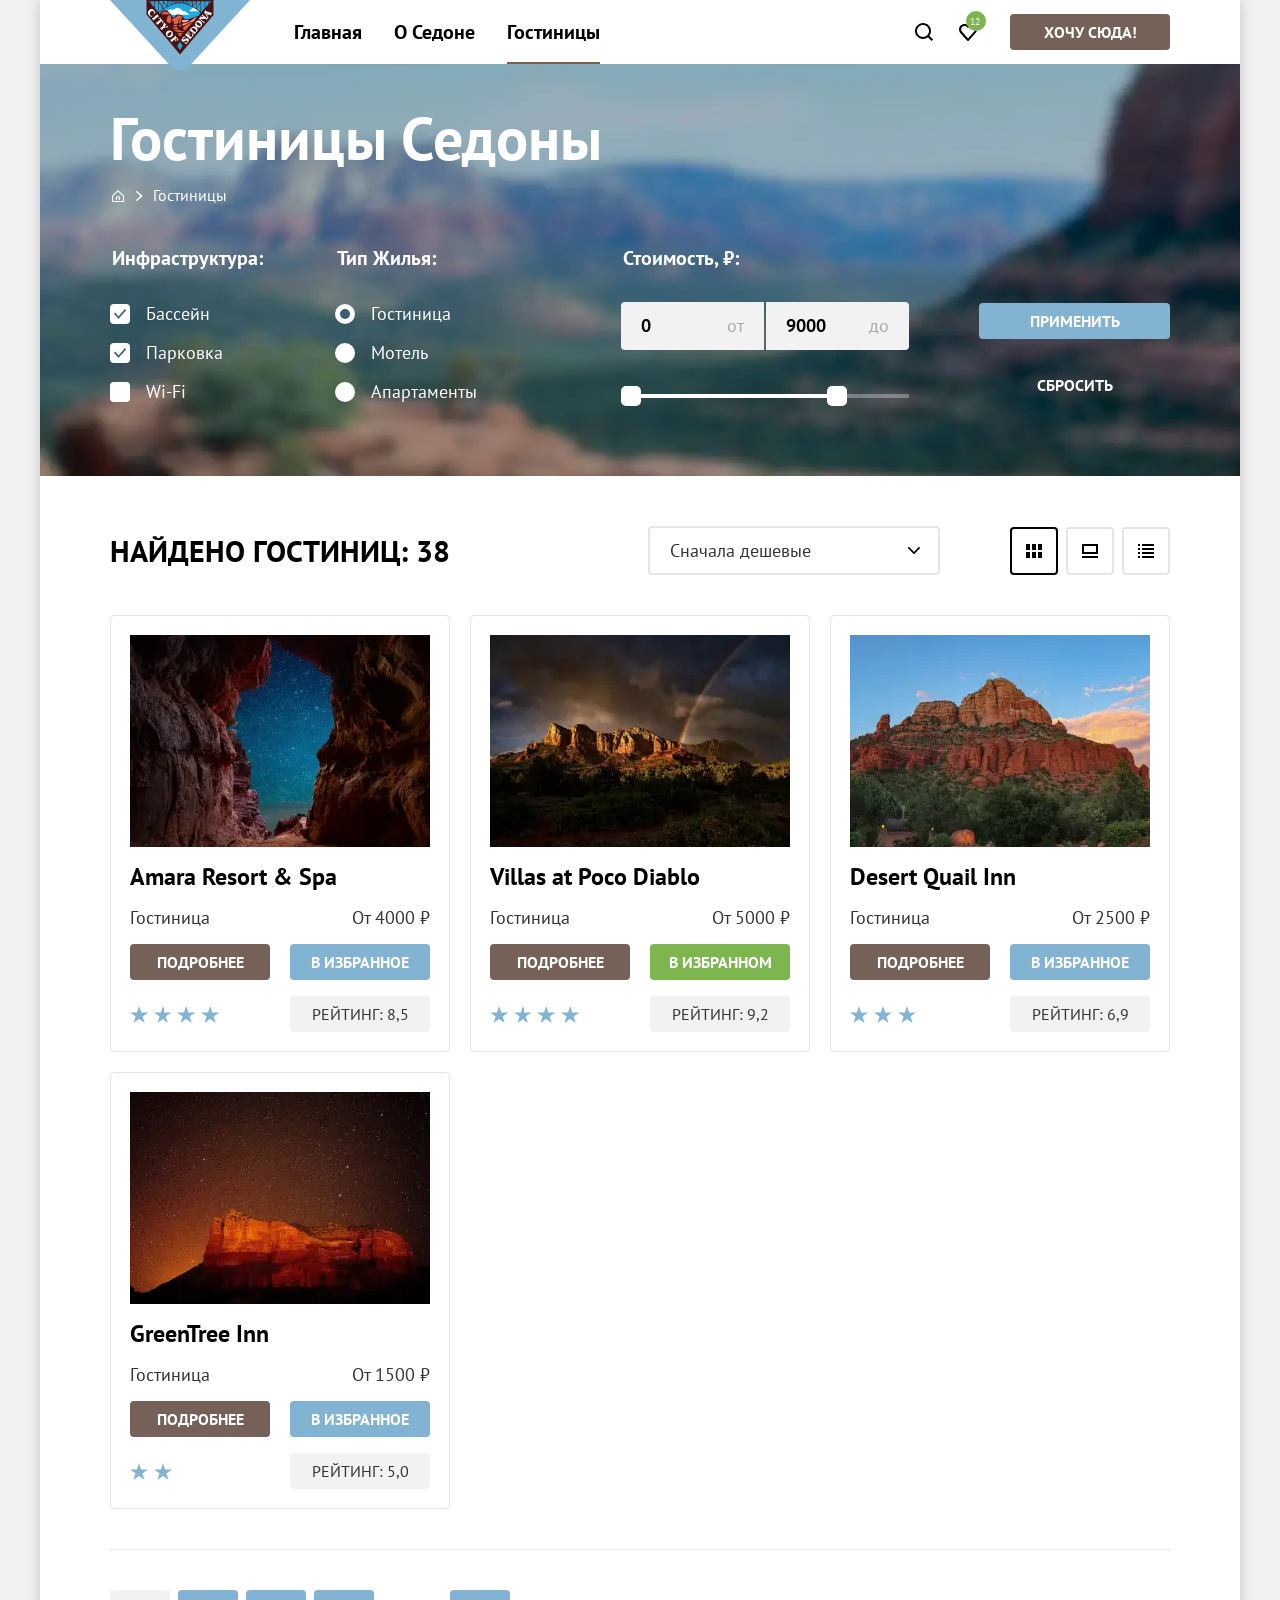
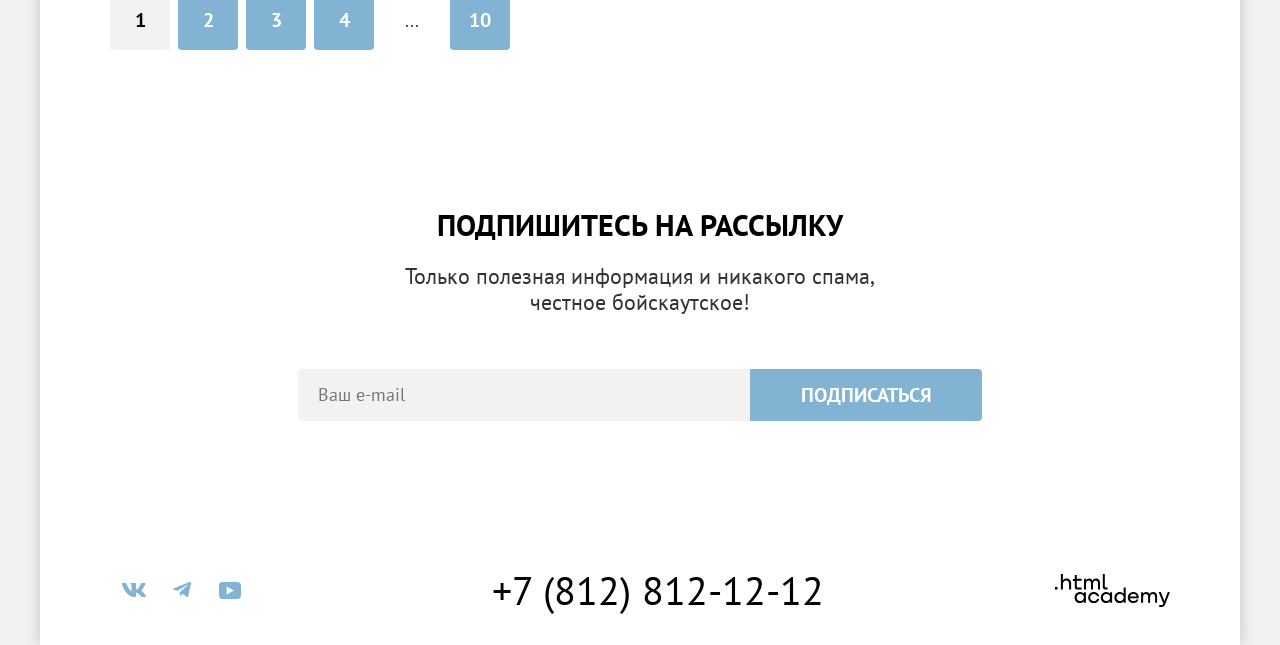
==== commit 44d4b00b: "Fixes" ====
--- a/catalog.html
+++ b/catalog.html
@@ -444,7 +444,7 @@
         <a href="tel:88128121212" class="footer-contact-number"
           >+7 (812) 812-12-12</a
         >
-        <a href="https://htmlacademy.ru" class="footer-logo-link">
+        <a href="https://htmlacademy.ru/intensive/htmlcss" class="footer-logo-link">
           <svg
             xmlns="http://www.w3.org/2000/svg"
             width="115"
--- a/styles/styles.css
+++ b/styles/styles.css
@@ -92,6 +92,7 @@
   margin: 0;
   margin-right: auto;
   list-style: none;
+  flex-wrap: wrap;
 }
 
 .nav-link {
@@ -123,6 +124,7 @@
   margin: 0;
   margin-right: 20px;
   list-style: none;
+  flex-wrap: wrap;
 }
 
 .nav-user-link {
@@ -625,7 +627,7 @@
 }
 
 .catalog-filter-submit {
-  margin-bottom: 32px;
+  margin-bottom: 28px;
 }
 
 .catalog-filter-buttons:focus-visible {
@@ -769,6 +771,7 @@
   margin-bottom: 40px;
   border-bottom: 1px solid #e5e5e5;
   list-style: none;
+  flex-wrap: wrap;
 }
 
 .hotels-card {
@@ -912,6 +915,7 @@
   padding: 0;
   list-style: none;
   min-width: 150px;
+  flex-wrap: wrap;
 }
 
 .footer-social-link {
@@ -936,6 +940,7 @@
   line-height: 40px;
   color: #000000;
   text-decoration: none;
+  flex-wrap: wrap;
 }
 
 .footer-contact-number:hover,
@@ -951,6 +956,7 @@
   display: block;
   width: 115px;
   height: 33px;
+  flex-wrap: wrap;
 }
 
 .footer-logo-link:hover svg,
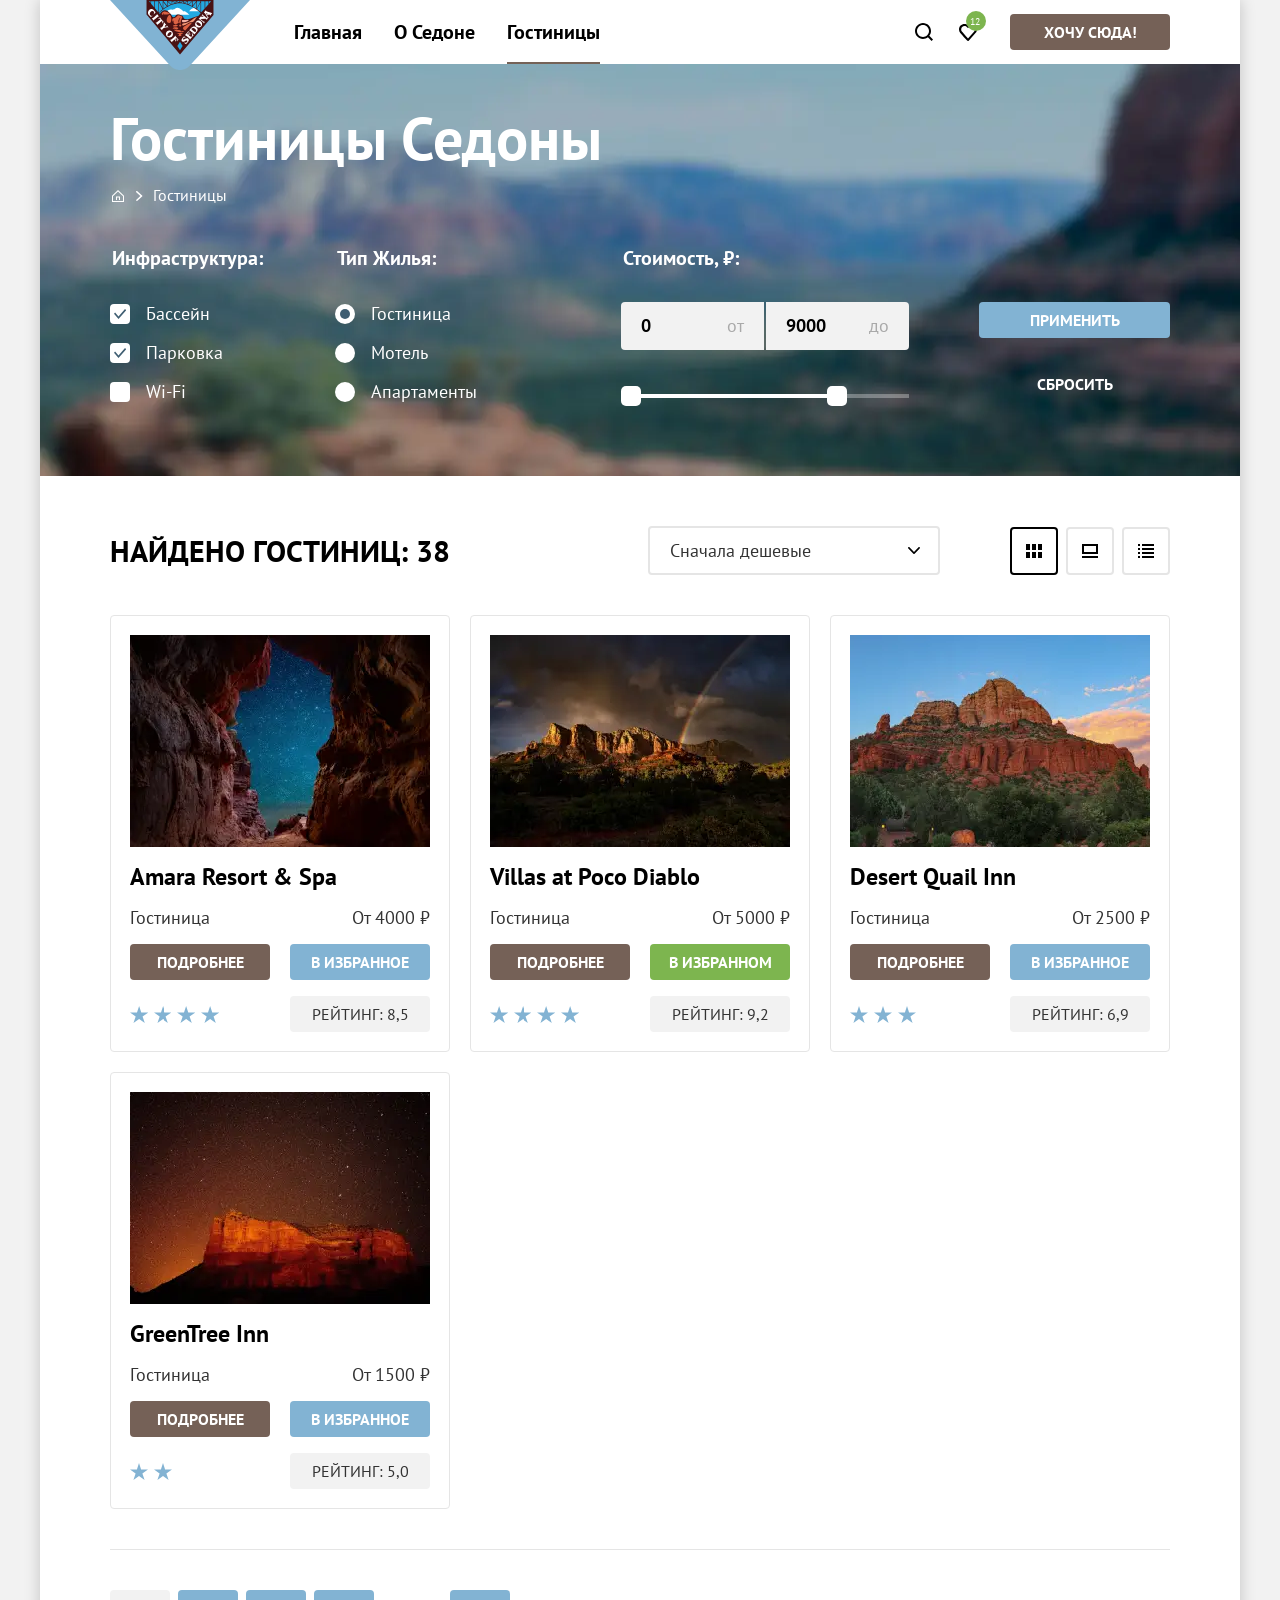
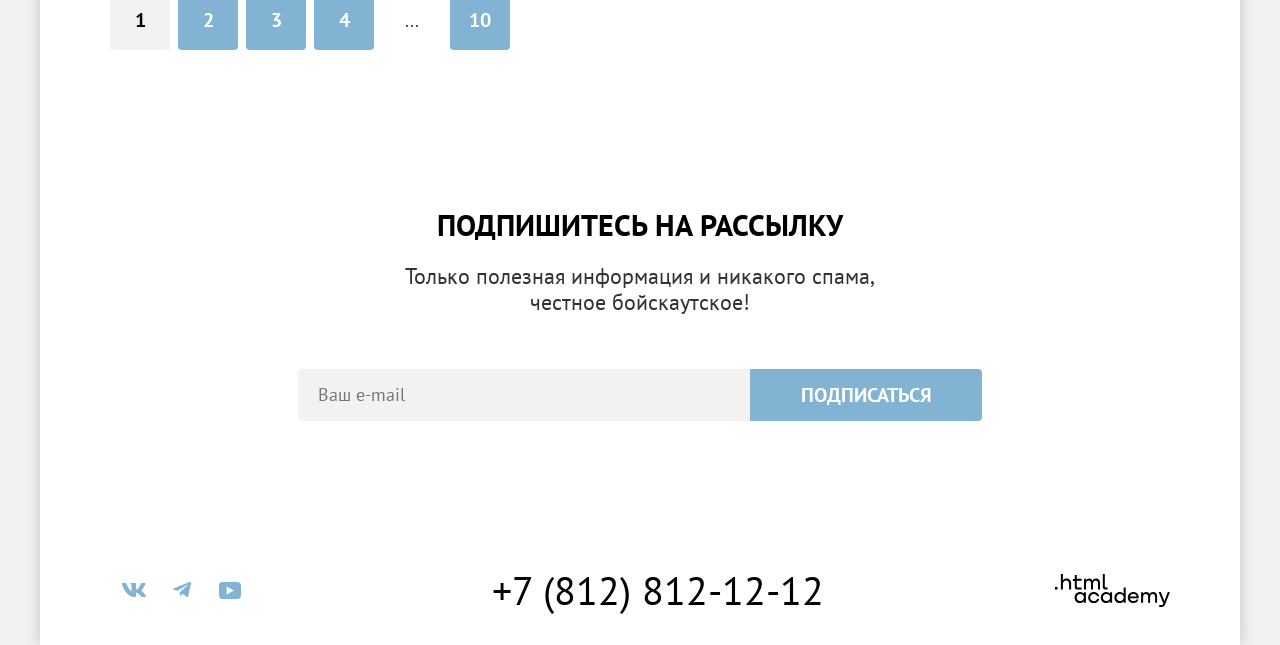
==== commit b565022b: "Added fixes" ====
--- a/catalog.html
+++ b/catalog.html
@@ -16,7 +16,7 @@
             src="./image/logo-sedona.svg"
             width="140"
             height="70"
-            alt="Логотип города Седона"
+            alt="Логотип города Седона."
           />
         </a>
         <nav class="nav">
@@ -28,27 +28,25 @@
               <a href="about.html" class="nav-link">О Седоне</a>
             </li>
             <li class="nav-item">
-              <a href="catalog.html" class="nav-link nav-link-current"
+              <a class="nav-link nav-link-current" aria-current="page"
                 >Гостиницы</a
               >
             </li>
           </ul>
           <ul class="nav-user-list">
             <li class="nav-user-item">
-              <a href="#" class="nav-user-link search-icon">
+              <a href="search.html" class="nav-user-link search-icon">
                 <span class="visually-hidden">Поиск</span>
               </a>
             </li>
             <li class="nav-user-item">
-              <a href="#" class="nav-user-link heart-icon">
+              <a href="featred.html" class="nav-user-link heart-icon">
                 <span class="visually-hidden">Избранное</span>
                 <span class="favorites-count">12</span>
               </a>
             </li>
           </ul>
-          <a href="#" class="btn btn-brown btn-action"
-            >Хочу сюда!</a
-          >
+          <a href="catalog.html" class="btn btn-brown btn-action">Хочу сюда!</a>
         </nav>
       </header>
       <main class="main-inner" data-test="main">
@@ -64,7 +62,9 @@
               </a>
             </li>
             <li class="breadcrumbs-item">
-              <a class="breadcrumbs-link">Гостиницы</a>
+              <span class="breadcrumbs-link" aria-current="page"
+                >Гостиницы</span
+              >
             </li>
           </ul>
           <form
@@ -181,7 +181,7 @@
                   </div>
                 </div>
                 <div class="range-scale">
-                  <div class="range-bar" style="left: 0; width: 226px">
+                  <div class="range-bar">
                     <button type="button" class="range-toggle toggle-min">
                       <span class="visually-hidden"
                         >Изменить минимальную цену</span
@@ -254,14 +254,18 @@
                 src="./image/hotel-amara-resort-spa.webp"
                 width="300"
                 height="212"
-                alt="Фото гостиницы Amara Resort & Spa"
+                alt="Фото гостиницы Amara Resort & Spa."
                 class="hotels-card-photo"
               />
               <h3 class="hotels-card-title">Amara Resort & Spa</h3>
               <div class="hotels-card-container">
                 <p class="hotels-card-type">Гостиница</p>
                 <p class="hotels-card-price">От 4000 ₽</p>
-                <a href="#" class="hotels-card-link btn btn-brown">подробнее</a>
+                <a
+                  href="amara-hotel.html"
+                  class="hotels-card-link btn btn-brown"
+                  >подробнее</a
+                >
                 <button type="button" class="btn btn-blue">в избранное</button>
                 <div class="hotels-card-stars four-stars">
                   <span class="visually-hidden">4 звезды</span>
@@ -274,14 +278,18 @@
                 src="./image/hotel-villas-at-poco-diablo.webp"
                 width="300"
                 height="212"
-                alt="Фото гостиницы Villas at Poco Diablo"
+                alt="Фото гостиницы Villas at Poco Diablo."
                 class="hotels-card-photo"
               />
               <h3 class="hotels-card-title">Villas at Poco Diablo</h3>
               <div class="hotels-card-container">
                 <p class="hotels-card-type">Гостиница</p>
                 <p class="hotels-card-price">От 5000 ₽</p>
-                <a href="#" class="hotels-card-link btn btn-brown">подробнее</a>
+                <a
+                  href="villas-hotel.html"
+                  class="hotels-card-link btn btn-brown"
+                  >подробнее</a
+                >
                 <button
                   type="button"
                   class="hotels-card-favorites btn btn-green"
@@ -299,14 +307,18 @@
                 src="./image/hotel-desert-quail-inn.webp"
                 width="300"
                 height="212"
-                alt="Фото гостиницы Desert Quail Inn"
+                alt="Фото гостиницы Desert Quail Inn."
                 class="hotels-card-photo"
               />
               <h3 class="hotels-card-title">Desert Quail Inn</h3>
               <div class="hotels-card-container">
                 <p class="hotels-card-type">Гостиница</p>
                 <p class="hotels-card-price">От 2500 ₽</p>
-                <a href="#" class="hotels-card-link btn btn-brown">подробнее</a>
+                <a
+                  href="desert-hotel.html"
+                  class="hotels-card-link btn btn-brown"
+                  >подробнее</a
+                >
                 <button
                   type="button"
                   class="hotels-card-favorites btn btn-blue"
@@ -324,14 +336,18 @@
                 src="./image/hotel-greentree-inn.webp"
                 width="300"
                 height="212"
-                alt="Фото гостиницы GreenTree Inn"
+                alt="Фото гостиницы GreenTree Inn."
                 class="hotels-card-photo"
               />
               <h3 class="hotels-card-title">GreenTree Inn</h3>
               <div class="hotels-card-container">
                 <p class="hotels-card-type">Гостиница</p>
                 <p class="hotels-card-price">От 1500 ₽</p>
-                <a href="#" class="hotels-card-link btn btn-brown">подробнее</a>
+                <a
+                  href="green-hotel.html"
+                  class="hotels-card-link btn btn-brown"
+                  >подробнее</a
+                >
                 <button
                   type="button"
                   class="hotels-card-favorites btn btn-blue"
@@ -347,7 +363,11 @@
           </ul>
           <ul class="pagination-list">
             <li class="pagination-item">
-              <a href="#" class="pagination-link pagination-link-current">1</a>
+              <a
+                class="pagination-link pagination-link-current"
+                aria-current="page"
+                >1</a
+              >
             </li>
             <li class="pagination-item">
               <a href="#" class="pagination-link">2</a>
@@ -378,10 +398,13 @@
             <input
               type="email"
               name="email"
-              class="subscribe-inp"
+              class="subscribe-input"
               placeholder="Ваш e-mail"
+              required
             />
-            <button class="btn btn-blue btn-large">Подписаться</button>
+            <button type="submit" class="btn btn-blue btn-large">
+              Подписаться
+            </button>
           </form>
         </section>
       </main>
@@ -444,7 +467,10 @@
         <a href="tel:88128121212" class="footer-contact-number"
           >+7 (812) 812-12-12</a
         >
-        <a href="https://htmlacademy.ru/intensive/htmlcss" class="footer-logo-link">
+        <a
+          href="https://htmlacademy.ru/intensive/htmlcss"
+          class="footer-logo-link"
+        >
           <svg
             xmlns="http://www.w3.org/2000/svg"
             width="115"
@@ -551,7 +577,7 @@
               </div>
 
               <div class="modal-guest-group modal-children">
-                <div class="label-wraper">
+                <div class="label-wrapper">
                   <label class="form-label" for="children"> Дети: </label>
 
                   <span class="tooltip">
--- a/styles/styles.css
+++ b/styles/styles.css
@@ -88,11 +88,12 @@
 .nav-list {
   display: flex;
   flex-wrap: wrap;
+  flex: 1;
+  min-width: 0;
   padding: 0;
   margin: 0;
   margin-right: auto;
   list-style: none;
-  flex-wrap: wrap;
 }
 
 .nav-link {
@@ -119,12 +120,13 @@
 
 .nav-user-list {
   display: flex;
+  flex-wrap: wrap;
+  flex-shrink: 0;
   align-items: center;
   padding: 0;
   margin: 0;
   margin-right: 20px;
   list-style: none;
-  flex-wrap: wrap;
 }
 
 .nav-user-link {
@@ -158,10 +160,11 @@
 }
 
 .btn-action {
+  flex-shrink: 0;
   min-width: 160px;
 }
 
-.main-containier {
+.main-container {
   flex-grow: 1;
 }
 
@@ -176,12 +179,13 @@
 
 /* ADVANTAGES */
 .advantages-block {
-  padding: 70px 274px 89px;
+  padding: 70px 70px 89px;
   text-align: center;
 }
 
 .advantages-block .block-title {
-  margin-bottom: 25px;
+  max-width: 652px;
+  margin: 0 auto 25px;
 }
 
 .block-title {
@@ -383,7 +387,7 @@
   border-radius: 0 4px 4px 0;
 }
 
-.subscribe-inp {
+.subscribe-input {
   width: 452px;
   padding: 12px 20px;
   font-family: inherit;
@@ -433,9 +437,11 @@
   display: block;
   min-width: 15px;
 }
+
 .breadcrumbs-link:active {
   opacity: 0.3;
 }
+
 .breadcrumbs-link:hover {
   opacity: 0.3;
 }
@@ -553,7 +559,7 @@
   top: 50%;
   left: 50%;
   transform: translate(-50%, -50%);
-  background: url("../image/checkbox-icon.png");
+  background: url("../image/checkbox-icon.svg");
   content: "";
 }
 
@@ -577,6 +583,8 @@
   line-height: 24px;
   font-weight: 700;
   background-color: #f2f2f2;
+  -moz-appearance: textfield;
+  appearance: textfield;
 }
 
 .control-input-minmax:hover {
@@ -586,6 +594,11 @@
 .control-input-minmax:focus {
   background-color: #e5e5e5;
   outline: 3px solid #83b3d3;
+}
+
+.control-input:disabled + .control-mark,
+.control-input:disabled ~ .control-label {
+  opacity: 0.3;
 }
 
 .range-input {
@@ -611,14 +624,16 @@
   color: rgba(0, 0, 0, 0.3);
 }
 
-
 .control-input-minmax::-webkit-outer-spin-button,
 .control-input-minmax::-webkit-inner-spin-button {
+  -webkit-appearance: none;
   appearance: none;
+  margin: 0;
 }
 
 .catalog-filter-buttons {
-  align-self: flex-end;
+  align-self: flex-start;
+  padding-top: 56px;
 }
 
 .catalog-filter-buttons button {
@@ -634,7 +649,6 @@
   opacity: 1;
   outline: 3px solid #83b3d3;
 }
-
 
 .range-wrapper-inputs {
   display: flex;
@@ -650,6 +664,8 @@
 
 .range-bar {
   position: absolute;
+  left: 0;
+  width: 226px;
   height: 4px;
   background-color: #ffffff;
 }
@@ -664,7 +680,6 @@
   cursor: pointer;
 }
 
-
 .toggle-min {
   top: -8px;
   left: 0;
@@ -674,6 +689,7 @@
   top: -8px;
   right: 0;
 }
+
 .toggle-min:focus-visible,
 .toggle-max:focus-visible {
   opacity: 1;
@@ -695,6 +711,8 @@
   font-weight: 700;
   color: #000000;
   text-transform: uppercase;
+  min-width: 0;
+  overflow-wrap: anywhere;
 }
 
 .select-control {
@@ -709,6 +727,7 @@
   background: url("../image/icon-select.svg") no-repeat right 18px center;
   border-radius: 4px;
   appearance: none;
+  flex-shrink: 0;
 }
 
 .select-control:hover,
@@ -719,11 +738,13 @@
 
 .view-list {
   display: flex;
+  flex-wrap: wrap;
+  flex-shrink: 0;
+  width: 160px;
   gap: 8px;
   padding: 0;
   margin: 0;
   list-style: none;
-  flex-wrap: wrap;
 }
 
 .view-link {
@@ -749,7 +770,7 @@
 }
 
 .view-tile-icon {
-  background: url("../image/icon-mode-greed.svg") no-repeat center;
+  background: url("../image/icon-mode-grid.svg") no-repeat center;
 }
 
 .view-card-icon {
@@ -1051,7 +1072,6 @@
 
 /* MODAL */
 
-
 .modal-container {
   position: fixed;
   inset: 0;
@@ -1078,8 +1098,6 @@
   box-shadow: 0 25px 50px rgba(0, 0, 0, 0.15);
 }
 
-
-
 .modal-close-btn {
   position: absolute;
   top: 64px;
@@ -1113,21 +1131,15 @@
   opacity: 0.3;
 }
 
-
-
 .modal-title {
   margin: 0 0 64px;
   padding-right: 40px;
 }
 
-
-
 .modal-form {
   display: flex;
   flex-direction: column;
 }
-
-
 
 .modal-date-row {
   display: flex;
@@ -1156,8 +1168,6 @@
   flex-direction: column;
   min-width: 0;
 }
-
-
 
 .form-input {
   box-sizing: border-box;
@@ -1189,8 +1199,6 @@
   outline: 3px solid #83b3d3;
 }
 
-
-
 .form-field input[type="date"]::-webkit-calendar-picker-indicator {
   position: absolute;
   top: 0;
@@ -1202,8 +1210,6 @@
   opacity: 0;
   cursor: pointer;
 }
-
-
 
 .form-message {
   margin-top: 4px;
@@ -1217,8 +1223,6 @@
   color: #ff5757;
 }
 
-
-
 .modal-guests {
   display: flex;
   justify-content: space-between;
@@ -1231,28 +1235,21 @@
   align-items: center;
 }
 
-
-
 .modal-adults > .form-label {
   flex: 0 0 137px;
 }
 
-
 .modal-children {
   gap: 46px;
 }
 
-
-
-.label-wraper {
+.label-wrapper {
   display: flex;
   flex-shrink: 0;
   align-items: center;
   gap: 10px;
   margin: 0;
 }
-
-
 
 .form-counter {
   display: flex;
@@ -1313,8 +1310,6 @@
   background-color: #d9d9d9;
 }
 
-
-
 .tooltip {
   position: relative;
   display: block;
@@ -1328,10 +1323,9 @@
   width: 26px;
   height: 26px;
   padding: 0;
-   background-image: url("../image/tooltip.svg");
-   border: none;
-   border-radius: 50%;
-
+  background-image: url("../image/tooltip.svg");
+  border: none;
+  border-radius: 50%;
   cursor: pointer;
 }
 
@@ -1360,8 +1354,6 @@
   transform: translateX(-50%);
 }
 
-
-
 .tooltip-text::before {
   position: absolute;
   top: -15px;
@@ -1370,8 +1362,6 @@
   height: 15px;
   content: "";
 }
-
-
 
 .tooltip-text::after {
   position: absolute;
@@ -1390,8 +1380,6 @@
   display: block;
 }
 
-
-
 .modal-form .modal-form-submit {
   width: 100%;
   margin-top: 48px;
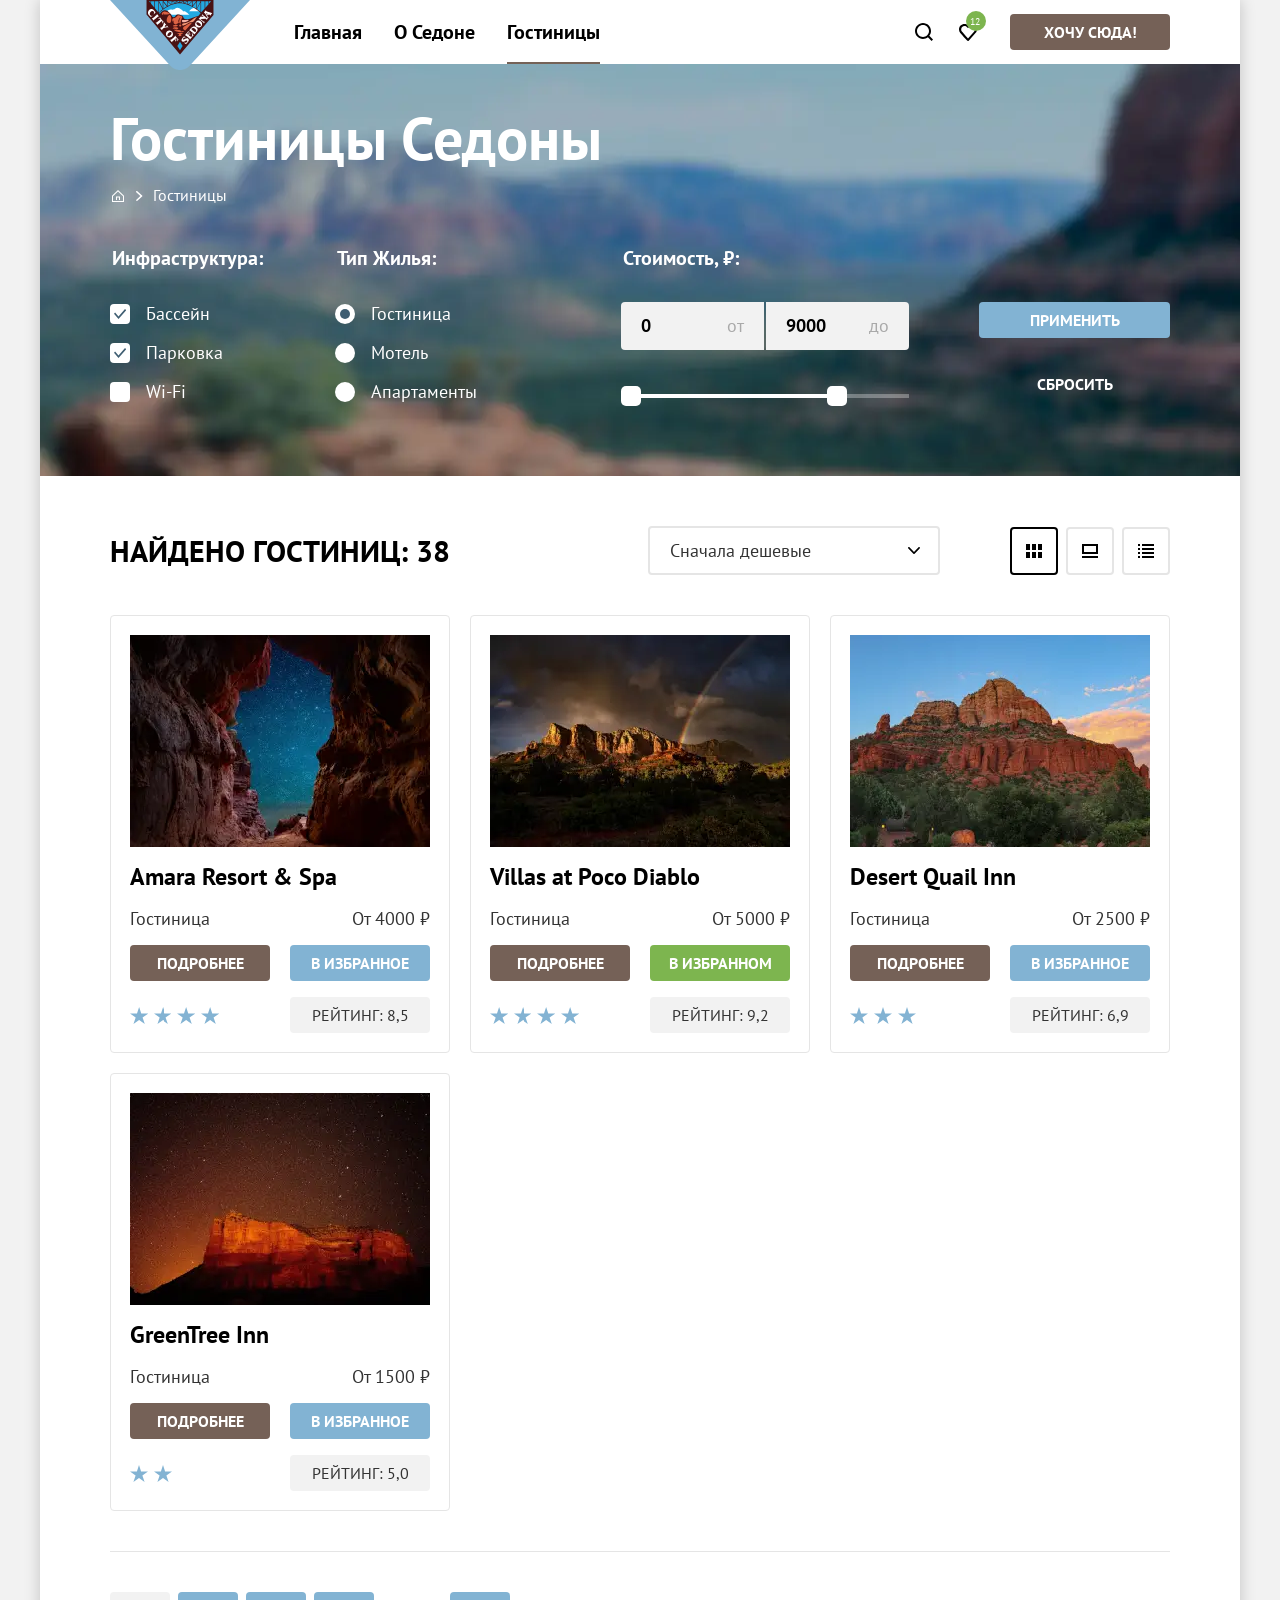
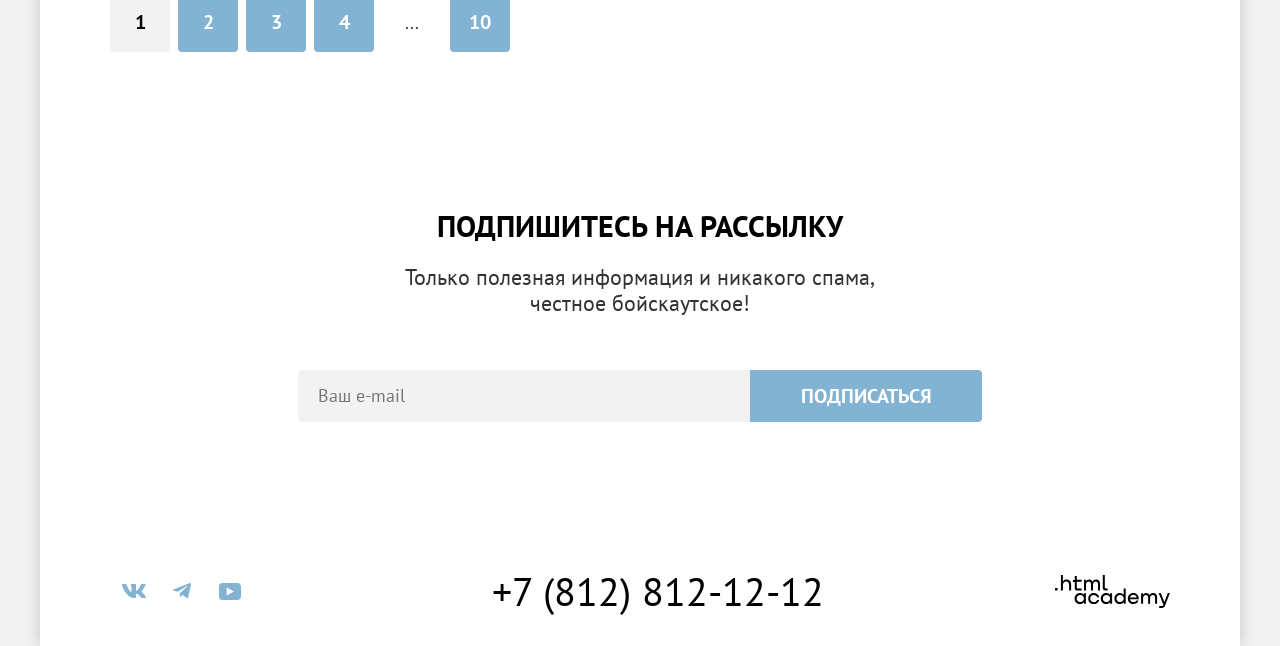
==== commit ea4474a0: "Fixes" ====
--- a/catalog.html
+++ b/catalog.html
@@ -40,7 +40,7 @@
               </a>
             </li>
             <li class="nav-user-item">
-              <a href="featred.html" class="nav-user-link heart-icon">
+              <a href="favorite.html" class="nav-user-link heart-icon">
                 <span class="visually-hidden">Избранное</span>
                 <span class="favorites-count">12</span>
               </a>
--- a/styles/styles.css
+++ b/styles/styles.css
@@ -44,6 +44,7 @@
 
 body {
   height: 100%;
+  min-width: 1200px;
   margin: 0;
   font-family: "PT Sans", sans-serif;
   font-size: 18px;
@@ -118,6 +119,16 @@
   content: "";
 }
 
+.nav-link[href]:hover,
+.nav-user-link[href]:hover {
+  opacity: 0.6;
+}
+
+.nav-link[href]:active,
+.nav-user-link[href]:active {
+  opacity: 0.3;
+}
+
 .nav-user-list {
   display: flex;
   flex-wrap: wrap;
@@ -431,6 +442,7 @@
   font-size: 16px;
   color: #ffffff;
   list-style: none;
+  flex-wrap: wrap;
 }
 
 .breadcrumbs-link {
@@ -438,11 +450,11 @@
   min-width: 15px;
 }
 
-.breadcrumbs-link:active {
-  opacity: 0.3;
-}
-
-.breadcrumbs-link:hover {
+.breadcrumbs-link[href]:hover {
+  opacity: 0.6;
+}
+
+.breadcrumbs-link[href]:active {
   opacity: 0.3;
 }
 
@@ -467,7 +479,7 @@
 .catalog {
   padding: 50px 70px 60px;
   width: 1200px;
-  height: 1235px;
+  min-height: 1235px;
 }
 
 .catalog-filter {
@@ -671,6 +683,7 @@
 }
 
 .range-toggle {
+  padding: 0;
   position: absolute;
   width: 20px;
   height: 20px;
@@ -678,6 +691,14 @@
   border: none;
   border-radius: 5px;
   cursor: pointer;
+}
+.range-toggle:hover {
+  box-shadow: 0 4px 10px rgba(0, 0, 0, 0.25);
+}
+
+.range-toggle:active {
+  box-shadow: 0 7px 15px rgba(0, 0, 0, 0.4);
+  outline: 3px solid #83b3d3;
 }
 
 .toggle-min {
@@ -784,7 +805,7 @@
 /* HOTELS GALLERY */
 .hotels-list {
   display: grid;
-  grid-template-columns: repeat(3, 1fr);
+  grid-template-columns: repeat(3, minmax(0, 1fr));
   gap: 20px;
   padding: 0;
   margin: 0;
@@ -798,6 +819,7 @@
 .hotels-card {
   display: flex;
   flex-direction: column;
+  min-height: 438px;
   padding: 19px;
   border: 1px solid #e5e5e5;
   border-radius: 4px;
@@ -832,12 +854,13 @@
 
 .hotels-card-container {
   display: grid;
-  grid-template-columns: repeat(2, 1fr);
+  grid-template-columns: repeat(2, minmax(0, 1fr));
   gap: 16px 20px;
 }
 
 .hotels-card .btn {
   min-width: 140px;
+  overflow-wrap: anywhere;
 }
 
 .hotels-card-stars {
@@ -935,7 +958,8 @@
   margin: 0;
   padding: 0;
   list-style: none;
-  min-width: 150px;
+  width: 150px;
+  flex-shrink: 0;
   flex-wrap: wrap;
 }
 
@@ -1070,6 +1094,18 @@
   outline: none;
 }
 
+.btn:disabled {
+  color: #ffffff;
+  background-color: #e5e5e5;
+  cursor: default;
+}
+
+.btn-transparent:disabled {
+  color: #ffffff;
+  background-color: transparent;
+  opacity: 0.1;
+}
+
 /* MODAL */
 
 .modal-container {
